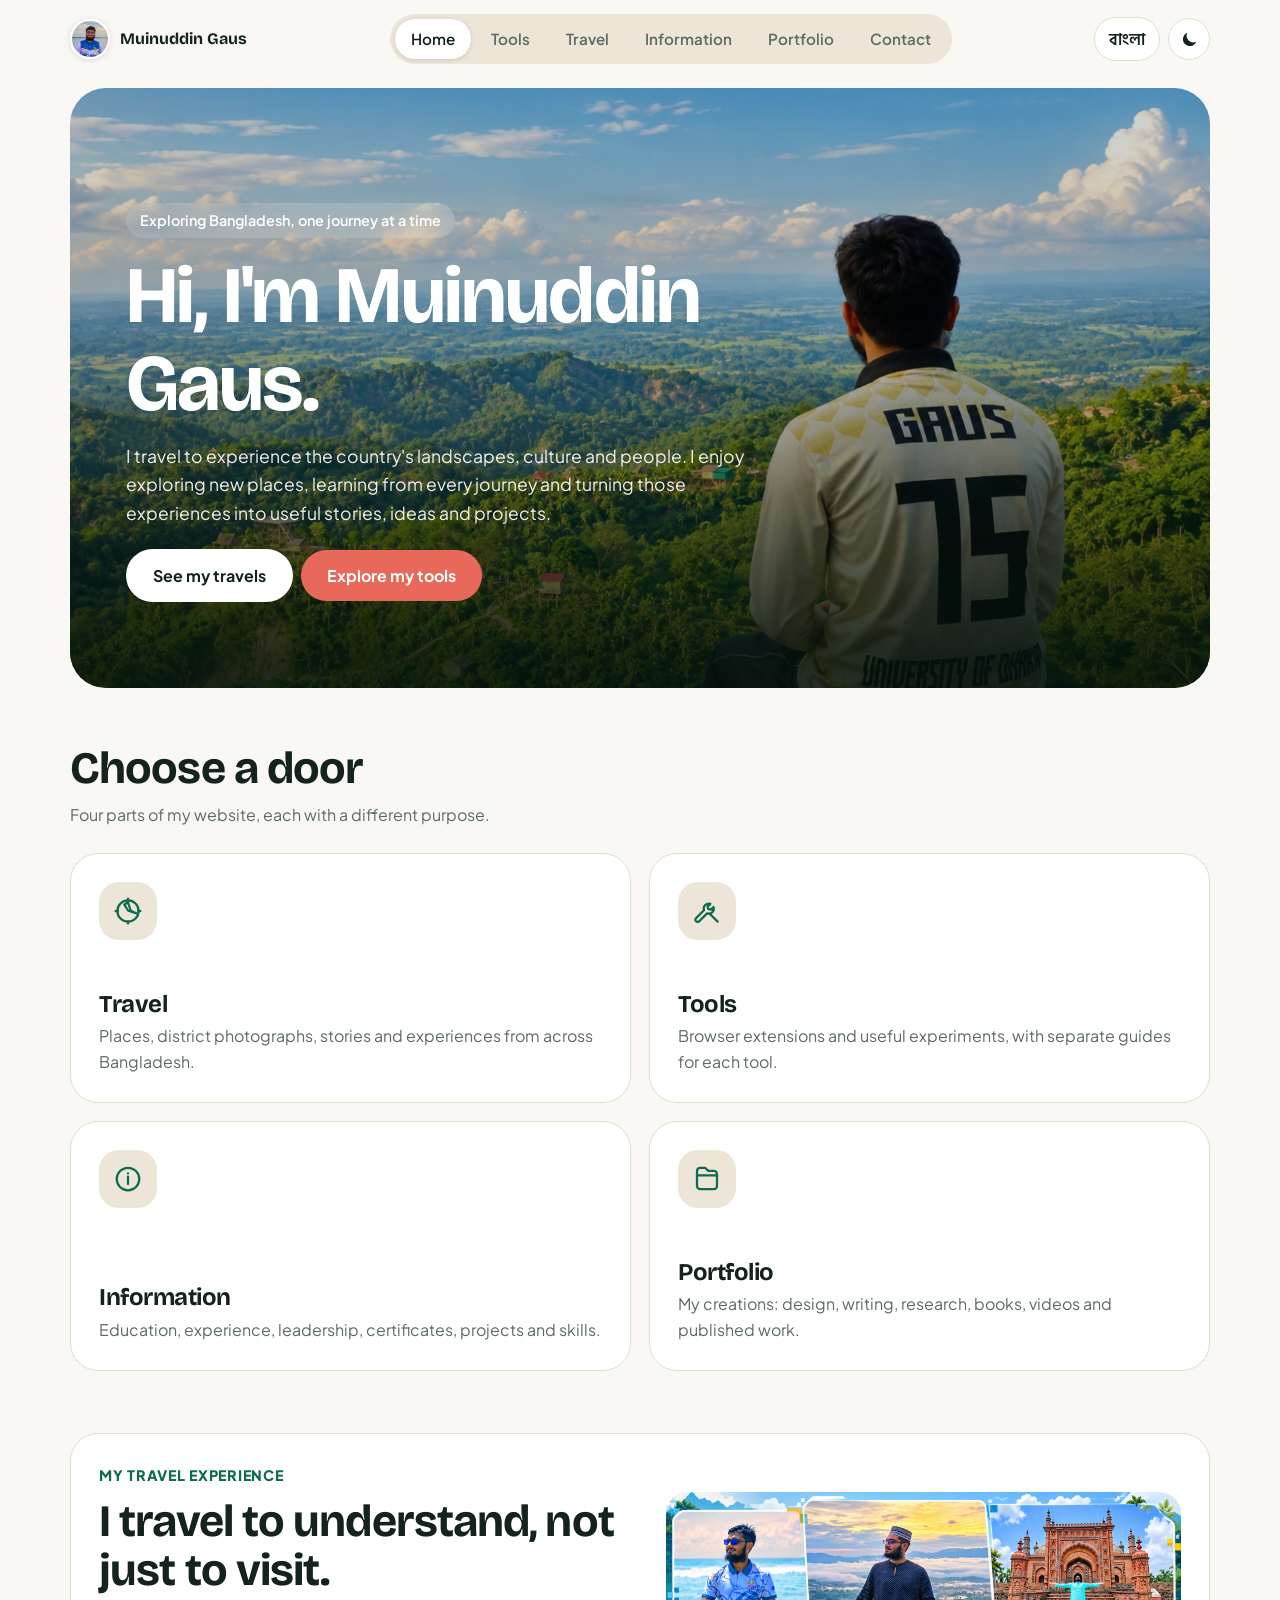
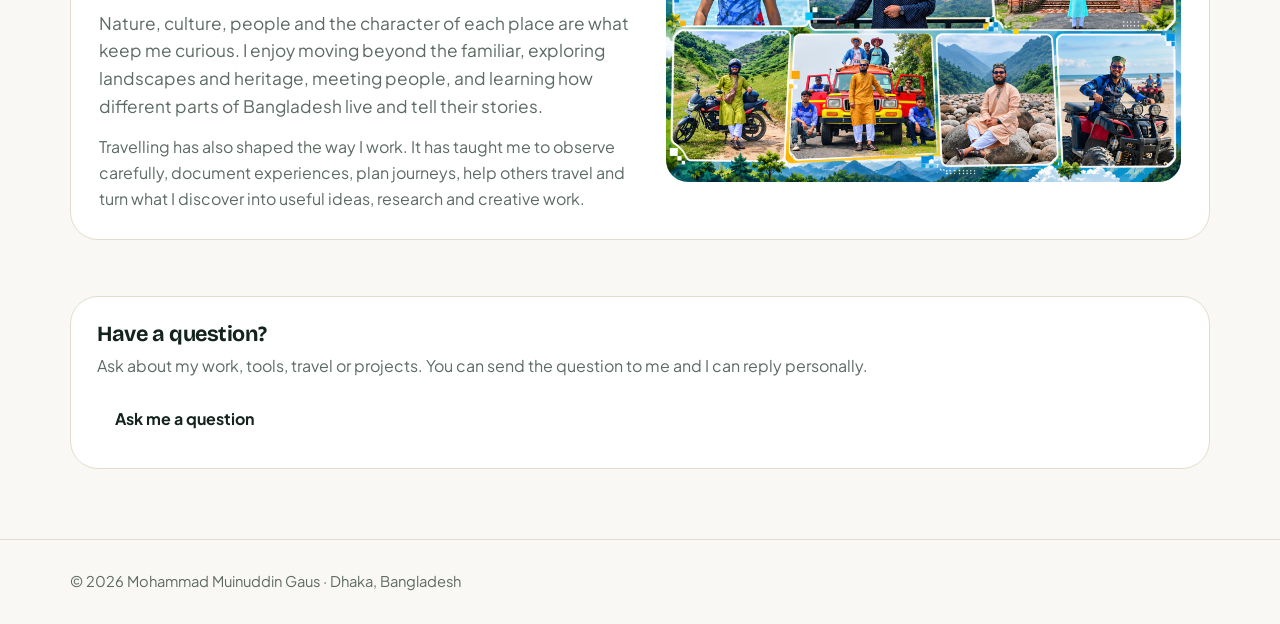
==== index.html @ cdb0c83a "Update index.html" ====
<!doctype html><html lang="en"><head><meta charset="utf-8"><meta name="viewport" content="width=device-width,initial-scale=1"><link rel="preconnect" href="https://fonts.googleapis.com"><link rel="preconnect" href="https://fonts.gstatic.com" crossorigin><link href="https://fonts.googleapis.com/css2?family=Bricolage+Grotesque:wght@600;800&family=Hind+Siliguri:wght@400;600&family=Plus+Jakarta+Sans:wght@400;600&display=swap" rel="stylesheet"><link rel="stylesheet" href="style.css"><title>Muinuddin Gaus | Travel, Tools & Creative Work</title><meta name="description" content="Travel, tools, information and portfolio of Muinuddin Gaus."></head><body><main class="wrap">
<div class="hero"><img src="images/home-hero.jpg" alt="Muinuddin Gaus enjoying the landscape of Bangladesh"><div class="in"><span class="chip" data-en="Exploring Bangladesh, one journey at a time" data-bn="একটি একটি যাত্রায় বাংলাদেশকে আবিষ্কার করছি">Exploring Bangladesh, one journey at a time</span><h1 data-en="Hi, I'm Muinuddin Gaus." data-bn="হাই, আমি মুহাম্মদ মুঈনুদ্দীন গাউছ।">Hi, I'm Muinuddin Gaus.</h1><p data-en="I travel to experience the country's landscapes, culture and people. I enjoy exploring new places, learning from every journey and turning those experiences into useful stories, ideas and projects." data-bn="আমি দেশের প্রকৃতি, সংস্কৃতি ও মানুষের জীবনকে কাছ থেকে অনুভব করতে ভ্রমণ করি। নতুন জায়গা আবিষ্কার করতে, প্রতিটি যাত্রা থেকে শিখতে এবং সেই অভিজ্ঞতাকে গল্প, ধারণা ও কাজে রূপ দিতে আমার ভালো লাগে।">I travel to experience the country's landscapes, culture and people. I enjoy exploring new places, learning from every journey and turning those experiences into useful stories, ideas and projects.</p><a class="btn" href="travel.html" data-en="See my travels" data-bn="আমার ভ্রমণ দেখুন">See my travels</a><a class="btn alt" href="tools.html" data-en="Explore my tools" data-bn="আমার টুলস দেখুন">Explore my tools</a></div></div>
<section><h2 data-en="Choose a door" data-bn="একটি দিক বেছে নিন">Choose a door</h2><p class="sub" data-en="Four parts of my website, each with a different purpose." data-bn="আমার ওয়েবসাইটের চারটি অংশ, প্রতিটির উদ্দেশ্য আলাদা।">Four parts of my website, each with a different purpose.</p><div class="grid doors-grid"><a class="icon-card" href="travel.html"><span class="context-icon"><svg viewBox="0 0 24 24"><circle cx="12" cy="12" r="8.5"></circle><path d="m12 5 2.2 6.8L19 14l-6.8-2.2L9 7z"></path><path d="M12 2v2M12 20v2M2 12h2M20 12h2"></path></svg></span><div><h3 data-en="Travel" data-bn="ভ্রমণ">Travel</h3><p data-en="Places, district photographs, stories and experiences from across Bangladesh." data-bn="বাংলাদেশের বিভিন্ন জেলার ছবি, স্থান, গল্প ও ভ্রমণ অভিজ্ঞতা।">Places, district photographs, stories and experiences from across Bangladesh.</p></div></a><a class="icon-card" href="tools.html"><span class="context-icon"><svg viewBox="0 0 24 24"><path d="M14.7 6.3a4 4 0 0 0-5.1 5.1L3.5 17.5a1.8 1.8 0 1 0 2.5 2.5l6.1-6.1a4 4 0 0 0 5.1-5.1l-2.1 2.1-2.1-.5-.5-2.1 2.2-2z"></path><path d="m14 14 6.5 6.5"></path></svg></span><div><h3 data-en="Tools" data-bn="টুলস">Tools</h3><p data-en="Browser extensions and useful experiments, with separate guides for each tool." data-bn="ব্রাউজার এক্সটেনশন ও দরকারি পরীক্ষামূলক টুল, প্রতিটির জন্য আলাদা গাইডসহ।">Browser extensions and useful experiments, with separate guides for each tool.</p></div></a><a class="icon-card" href="information.html"><span class="context-icon"><svg viewBox="0 0 24 24"><circle cx="12" cy="12" r="9"></circle><path d="M12 10v6M12 7.5h.01"></path></svg></span><div><h3 data-en="Information" data-bn="তথ্য">Information</h3><p data-en="Education, experience, leadership, certificates, projects and skills." data-bn="শিক্ষা, অভিজ্ঞতা, নেতৃত্ব, সার্টিফিকেট, প্রকল্প ও দক্ষতা।">Education, experience, leadership, certificates, projects and skills.</p></div></a><a class="icon-card" href="portfolio.html"><span class="context-icon"><svg viewBox="0 0 24 24"><path d="M4 5.5A2.5 2.5 0 0 1 6.5 3h4L13 5.5h4.5A2.5 2.5 0 0 1 20 8v9.5a2.5 2.5 0 0 1-2.5 2.5h-11A2.5 2.5 0 0 1 4 17.5z"></path><path d="M4 9h16"></path></svg></span><div><h3 data-en="Portfolio" data-bn="পোর্টফোলিও">Portfolio</h3><p data-en="My creations: design, writing, research, books, videos and published work." data-bn="আমার সৃষ্টি: ডিজাইন, লেখা, গবেষণা, বই, ভিডিও ও প্রকাশিত কাজ।">My creations: design, writing, research, books, videos and published work.</p></div></a></div></section>
<section class="travel-story"><div class="story-grid"><div><span class="eyebrow" data-en="My travel experience" data-bn="আমার ভ্রমণ অভিজ্ঞতা">My travel experience</span><h2 data-en="I travel to understand, not just to visit." data-bn="আমি শুধু ঘুরতে নয়, বুঝতে ভ্রমণ করি।">I travel to understand, not just to visit.</h2><p class="story-lead" data-en="Nature, culture, people and the character of each place are what keep me curious. I enjoy moving beyond the familiar, exploring landscapes and heritage, meeting people, and learning how different parts of Bangladesh live and tell their stories." data-bn="প্রকৃতি, সংস্কৃতি, মানুষ এবং প্রতিটি এলাকার নিজস্ব বৈশিষ্ট্যই আমাকে কৌতূহলী রাখে। পরিচিত গণ্ডির বাইরে যেতে, নতুন ভূদৃশ্য ও ঐতিহ্য আবিষ্কার করতে, মানুষের সঙ্গে কথা বলতে এবং বাংলাদেশের বিভিন্ন অঞ্চলের জীবন ও গল্প জানতে আমার ভালো লাগে।">Nature, culture, people and the character of each place are what keep me curious. I enjoy moving beyond the familiar, exploring landscapes and heritage, meeting people, and learning how different parts of Bangladesh live and tell their stories.</p><p data-en="Travelling has also shaped the way I work. It has taught me to observe carefully, document experiences, plan journeys, help others travel and turn what I discover into useful ideas, research and creative work." data-bn="ভ্রমণ আমার কাজের ধরনকেও গড়ে দিয়েছে। এটি আমাকে মনোযোগ দিয়ে পর্যবেক্ষণ করতে, অভিজ্ঞতা নথিবদ্ধ করতে, ভ্রমণ পরিকল্পনা করতে, অন্যদের ভ্রমণে সহায়তা করতে এবং নিজের আবিষ্কারকে গবেষণা, ধারণা ও সৃজনশীল কাজে রূপ দিতে শিখিয়েছে।">Travelling has also shaped the way I work. It has taught me to observe carefully, document experiences, plan journeys, help others travel and turn what I discover into useful ideas, research and creative work.</p></div><figure class="story-image"><img src="images/travel-collage.jpg" alt="Travel collage of Muinuddin Gaus across Bangladesh"></figure></div></section>
<section><div class="card"><h3 data-en="Have a question?" data-bn="কোনো প্রশ্ন আছে?">Have a question?</h3><p data-en="Ask about my work, tools, travel or projects. You can send the question to me and I can reply personally." data-bn="আমার কাজ, টুলস, ভ্রমণ বা প্রকল্প নিয়ে প্রশ্ন করতে পারেন। প্রশ্নটি আমাকে পাঠালে আমি ব্যক্তিগতভাবে উত্তর দিতে পারি।">Ask about my work, tools, travel or projects. You can send the question to me and I can reply personally.</p><div class="tool-actions"><a class="btn small" href="contact.html#ask" data-en="Ask me a question" data-bn="আমাকে প্রশ্ন করুন ">Ask me a question</a></div></div></section>
</main><script src="app.js"></script></body></html>
---- style.css ----
:root{--bg:#faf8f4;--card:#fff;--sand:#ece5d8;--ink:#14231d;--mute:#5d6b64;--g:#0f6b4f;--g2:#1f9d74;--c:#e8685a;--line:#e3dccd;--r:28px}
[data-theme=dark]{--bg:#0d1612;--card:#15231d;--sand:#1c2d26;--ink:#eef3ef;--mute:#9db0a6;--g:#2fc293;--g2:#5ddcb2;--c:#ff8b7c;--line:#243a31}
*{box-sizing:border-box;margin:0}html{scroll-behavior:smooth}
body{font-family:"Plus Jakarta Sans","Hind Siliguri",system-ui,sans-serif;background:var(--bg);color:var(--ink);line-height:1.6;transition:background .3s,color .3s}h1,h2,h3{font-family:"Bricolage Grotesque","Plus Jakarta Sans","Hind Siliguri",system-ui,sans-serif;line-height:1.1;letter-spacing:-.02em}a{color:inherit}img{display:block;max-width:100%}:focus-visible{outline:3px solid var(--c);outline-offset:3px}.wrap{max-width:1180px;margin:0 auto;padding:0 20px}
header{position:sticky;top:0;z-index:20;padding:14px 0;background:color-mix(in srgb,var(--bg) 85%,transparent);backdrop-filter:blur(12px)}.bar{display:flex;align-items:center;justify-content:space-between;gap:12px}.brand{display:flex;align-items:center;gap:10px;font-weight:700;text-decoration:none;font-family:"Bricolage Grotesque","Plus Jakarta Sans","Hind Siliguri",system-ui,sans-serif}.brand-photo{width:40px;height:40px;border-radius:50%;object-fit:cover;object-position:center 35%;border:2px solid var(--card);box-shadow:0 1px 6px #0002}.brand span{white-space:nowrap}
nav{display:flex;gap:4px;background:var(--sand);padding:5px;border-radius:99px}nav a{padding:8px 16px;border-radius:99px;text-decoration:none;font-weight:600;font-size:.95rem;color:var(--mute)}nav a.on{background:var(--card);color:var(--ink);box-shadow:0 1px 4px #0002}nav a:hover,nav a:focus-visible{color:var(--g);box-shadow:inset 0 0 0 1px var(--g)}nav a.on:hover,nav a.on:focus-visible{color:var(--ink);box-shadow:0 1px 4px #0002}.nav-more{display:none;position:relative}.nav-more-btn{border:0;background:transparent;color:var(--mute);font:inherit;font-weight:600;font-size:.95rem;padding:8px 14px;border-radius:99px;cursor:pointer}.nav-more-btn:hover,.nav-more-btn:focus-visible{background:var(--card);color:var(--ink)}.nav-more-menu{display:none;position:absolute;right:0;top:calc(100% + 8px);min-width:170px;padding:6px;background:var(--card);border:1px solid var(--line);border-radius:18px;box-shadow:0 12px 30px #0003;z-index:30}.nav-more-menu.open{display:grid;gap:2px}.nav-more-menu a{display:block;padding:10px 12px;border-radius:12px;color:var(--ink);white-space:nowrap}.nav-more-menu a:hover,.nav-more-menu a:focus-visible{background:var(--sand)}.nav-more-menu a.on{background:var(--sand);color:var(--ink)}.tools{display:flex;gap:8px;align-items:center}.pill{border:1px solid var(--line);background:var(--card);color:var(--ink);border-radius:99px;padding:8px 14px;font:inherit;font-weight:600;cursor:pointer}.pill.on{background:var(--g);color:#fff;border-color:var(--g)}.icon-btn{width:42px;height:42px;border:1px solid var(--line);background:var(--card);color:var(--ink);border-radius:50%;display:grid;place-items:center;cursor:pointer}.icon-btn svg{width:19px;height:19px;fill:none;stroke:currentColor;stroke-width:1.8;stroke-linecap:round;stroke-linejoin:round}.icon-btn svg path{fill:none;stroke:currentColor}.icon-btn svg circle{fill:currentColor;stroke:currentColor}
@media(max-width:820px){.bar{flex-wrap:wrap}nav{order:3;width:100%;overflow:visible;display:grid;grid-template-columns:repeat(4,minmax(0,1fr)) minmax(50px,auto);column-gap:3px;row-gap:2px;align-items:center;padding:4px}nav>a:nth-of-type(n+5){display:none}nav>a{min-width:0;padding:8px 2px;text-align:center;font-size:.78rem;white-space:nowrap}nav>a:hover,nav>a:focus-visible{box-shadow:none;background:var(--card);color:var(--g)}nav>a.on:hover,nav>a.on:focus-visible{background:var(--card);color:var(--ink)}.nav-more{display:block;min-width:50px;margin-left:0}.nav-more-btn{width:100%;padding:8px 4px;font-size:.78rem;white-space:nowrap}.nav-more-btn::before,.nav-more-btn::after{content:none!important;display:none!important}.brand span{font-size:.95rem}.nav-more-menu{right:0}.nav-more-menu .more-info{display:none}}
@media(max-width:360px){nav{grid-template-columns:repeat(4,minmax(0,1fr)) 48px;column-gap:1px}nav>a{font-size:.7rem;padding-left:1px;padding-right:1px}.nav-more{min-width:48px}.nav-more-btn{font-size:.7rem;padding-left:2px;padding-right:2px}}
.hero{position:relative;border-radius:36px;overflow:hidden;min-height:560px;color:#fff;display:flex;align-items:flex-end;margin-top:10px}.hero>img{position:absolute;inset:0;width:100%;height:100%;object-fit:cover;object-position:center 30%}.hero:after{content:"";position:absolute;inset:0;background:linear-gradient(to top,#04120cdd 5%,#04120c30 60%)}.hero .in{position:relative;z-index:1;padding:clamp(24px,5vw,56px);padding-bottom:clamp(58px,7vw,86px);max-width:760px}.hero h1{font-size:clamp(2.4rem,7vw,5rem)}.hero p{margin:14px 0 22px;font-size:1.1rem;opacity:.92}.chip{display:inline-block;background:#ffffff26;backdrop-filter:blur(8px);border-radius:99px;padding:6px 14px;font-size:.9rem;font-weight:600;margin-bottom:14px}.btn{display:inline-block;background:var(--card);color:var(--ink);border-radius:99px;padding:13px 26px;font-weight:700;text-decoration:none;margin-right:8px}.btn.alt{background:var(--c);color:#fff}
section{padding:56px 0 0}h2{font-size:clamp(1.8rem,4vw,2.8rem);margin-bottom:8px}.sub{color:var(--mute);max-width:680px;margin-bottom:26px}.grid{display:grid;gap:18px;grid-template-columns:repeat(auto-fill,minmax(250px,1fr))}.pcard{position:relative;border-radius:var(--r);overflow:hidden;aspect-ratio:4/5;color:#fff;text-decoration:none;display:flex;align-items:flex-end}.pcard img{position:absolute;inset:0;width:100%;height:100%;object-fit:cover;transition:transform .5s}.pcard:hover img{transform:scale(1.05)}.pcard:after{content:"";position:absolute;inset:0;background:linear-gradient(to top,#04120cd0,transparent 60%)}.pcard div{position:relative;z-index:1;padding:20px}.pcard h3{font-size:1.5rem}.pcard span{font-size:.92rem;opacity:.9}.icon-card{position:relative;border-radius:var(--r);overflow:hidden;min-height:300px;background:var(--card);border:1px solid var(--line);padding:28px;display:flex;flex-direction:column;justify-content:space-between;text-decoration:none;transition:transform .2s,border-color .2s}.icon-card:hover{transform:translateY(-4px);border-color:var(--g)}.context-icon{width:64px;height:64px;border-radius:20px;background:var(--sand);color:var(--g);display:grid;place-items:center}.context-icon svg{width:32px;height:32px;fill:none;stroke:currentColor;stroke-width:1.8;stroke-linecap:round;stroke-linejoin:round}.context-icon svg.fill{fill:currentColor;stroke:none}.icon-card h3{font-size:1.5rem;margin:28px 0 6px}.icon-card p{color:var(--mute)}
.card{background:var(--card);border:1px solid var(--line);border-radius:var(--r);padding:26px}.card h3{font-size:1.35rem;margin-bottom:6px}.card p{color:var(--mute)}.stats{display:flex;flex-wrap:wrap;gap:12px}.stat{background:var(--sand);border-radius:22px;padding:18px 22px;flex:1;min-width:150px}.stat b{font:800 2rem "Bricolage Grotesque",sans-serif;color:var(--g)}.stat small{display:block;color:var(--mute)}.mason{columns:3 260px;gap:16px}.mason figure{break-inside:avoid;margin-bottom:16px;border-radius:24px;overflow:hidden;background:var(--sand)}.mason figure img{width:100%;height:auto}.mason figcaption{padding:10px 16px;color:var(--mute);font-size:.9rem}.page-h{padding:44px 0 0}.page-h h1{font-size:clamp(2.2rem,6vw,4rem)}.tool{display:grid;gap:18px;grid-template-columns:1fr 1fr;scroll-margin-top:90px}@media(max-width:760px){.tool{grid-template-columns:1fr}}.tag{display:inline-block;border-radius:99px;background:var(--sand);padding:4px 12px;font-size:.82rem;font-weight:600;margin:0 6px 6px 0}ul.clean{padding-left:20px;color:var(--mute)}ul.clean li{margin:4px 0}.links{display:grid;gap:12px;grid-template-columns:repeat(auto-fill,minmax(250px,1fr))}.link{display:flex;align-items:center;gap:14px;background:var(--card);border:1px solid var(--line);border-radius:22px;padding:16px 20px;text-decoration:none;font-weight:600}.link i{width:42px;height:42px;border-radius:14px;background:var(--g);color:#fff;display:grid;place-items:center;font-style:normal;font-weight:800}.link small{display:block;color:var(--mute);font-weight:400}.faq{display:grid;gap:12px}.faq details{background:var(--card);border:1px solid var(--line);border-radius:18px;padding:16px 20px}.faq summary{cursor:pointer;font-weight:700}.faq p{margin-top:10px;color:var(--mute)}.question{display:grid;gap:12px;max-width:760px}.field{display:grid;gap:6px}.field label{font-weight:700}.field input,.field textarea{width:100%;border:1px solid var(--line);background:var(--card);color:var(--ink);border-radius:14px;padding:12px 14px;font:inherit}.field textarea{min-height:150px;resize:vertical}.note{font-size:.9rem;color:var(--mute)}.tool-hero{display:grid;grid-template-columns:1.3fr .7fr;gap:18px;align-items:stretch}.tool-actions{display:flex;flex-wrap:wrap;gap:10px;margin-top:18px}.btn.small{padding:10px 18px}.video-box{min-height:220px;border:1px dashed var(--line);border-radius:20px;display:grid;place-items:center;text-align:center;padding:24px;background:var(--sand);color:var(--mute)}
footer{margin-top:70px;padding:30px 0;border-top:1px solid var(--line);color:var(--mute);font-size:.92rem}.lang-en,.lang-bn{display:inline}@media(prefers-reduced-motion:reduce){*{transition:none!important;scroll-behavior:auto!important}}

.page-h h1{margin-bottom:18px}
.mason figure{min-height:120px}.mason figure img{min-height:120px;background:var(--sand)}
.question{max-width:640px;gap:10px 14px;grid-template-columns:1fr 1fr;padding:18px 20px;background:var(--card);border:1px solid var(--line);border-radius:22px}
.question .field{gap:4px}.question .field:nth-child(3),.question button,.question .note{grid-column:1/-1}
.question .field label{font-size:.88rem}.question .field input,.question .field textarea{padding:9px 12px;border-radius:12px;font-size:.95rem}
.question .field textarea{min-height:80px}.question .btn{justify-self:start;padding:10px 20px;border:0;cursor:pointer;font:inherit;font-weight:700;margin:0}
.question .note{font-size:.82rem;line-height:1.45}
@media(max-width:640px){.question{grid-template-columns:1fr}}

.icon-btn svg path{fill:none;stroke:currentColor}.icon-btn svg circle{fill:currentColor;stroke:currentColor}
.icon-btn svg.moon path{fill:currentColor;stroke:none}
[data-theme=dark] .icon-btn{color:#fff}

.doors-grid{grid-template-columns:repeat(2,minmax(0,1fr));gap:18px}.doors-grid .icon-card{min-height:250px}.doors-grid .context-icon{width:58px;height:58px}.doors-grid .context-icon svg{width:30px;height:30px}.hero{min-height:600px}.hero>img{object-position:center center}.travel-story{padding-top:62px}.story-grid{display:grid;grid-template-columns:1fr .95fr;gap:24px;align-items:center;background:var(--card);border:1px solid var(--line);border-radius:var(--r);padding:28px}.eyebrow{display:inline-block;color:var(--g);font-weight:800;font-size:.9rem;margin-bottom:10px;text-transform:uppercase;letter-spacing:.05em}.story-lead{font-size:1.08rem}.story-grid p{color:var(--mute);margin-top:14px}.story-image{border-radius:22px;overflow:hidden;background:var(--sand)}.story-image img{width:100%;height:auto}.district-grid{display:grid;grid-template-columns:repeat(4,minmax(0,1fr));gap:18px;align-items:stretch}.district-grid figure{margin:0;border-radius:20px;overflow:hidden;background:var(--sand);display:flex;flex-direction:column;height:100%}.district-grid figure img{display:block;width:100%;aspect-ratio:4/5;object-fit:cover;object-position:center}.district-grid figcaption{display:flex;justify-content:space-between;gap:10px;align-items:baseline;min-height:58px;padding:10px 16px}.district-grid figcaption strong{font-size:1rem;color:var(--ink)}.district-grid figcaption small{color:var(--mute);font-size:.78rem}@media(max-width:900px){.district-grid{grid-template-columns:repeat(3,minmax(0,1fr))}}@media(max-width:760px){.doors-grid{grid-template-columns:1fr}.story-grid{grid-template-columns:1fr;padding:20px}.hero{min-height:560px}}@media(max-width:520px){.district-grid{grid-template-columns:repeat(2,minmax(0,1fr))}.doors-grid .icon-card{min-height:220px}}

/* Shared visual consistency and explicit dark-mode hero button contrast */
.hero .btn:not(.alt){background:#fff;color:#14231d;border:1px solid rgba(255,255,255,.72)}
[data-theme=dark] .hero .btn:not(.alt){background:#fff;color:#14231d;border-color:#fff}
header .wrap.bar{min-height:42px}
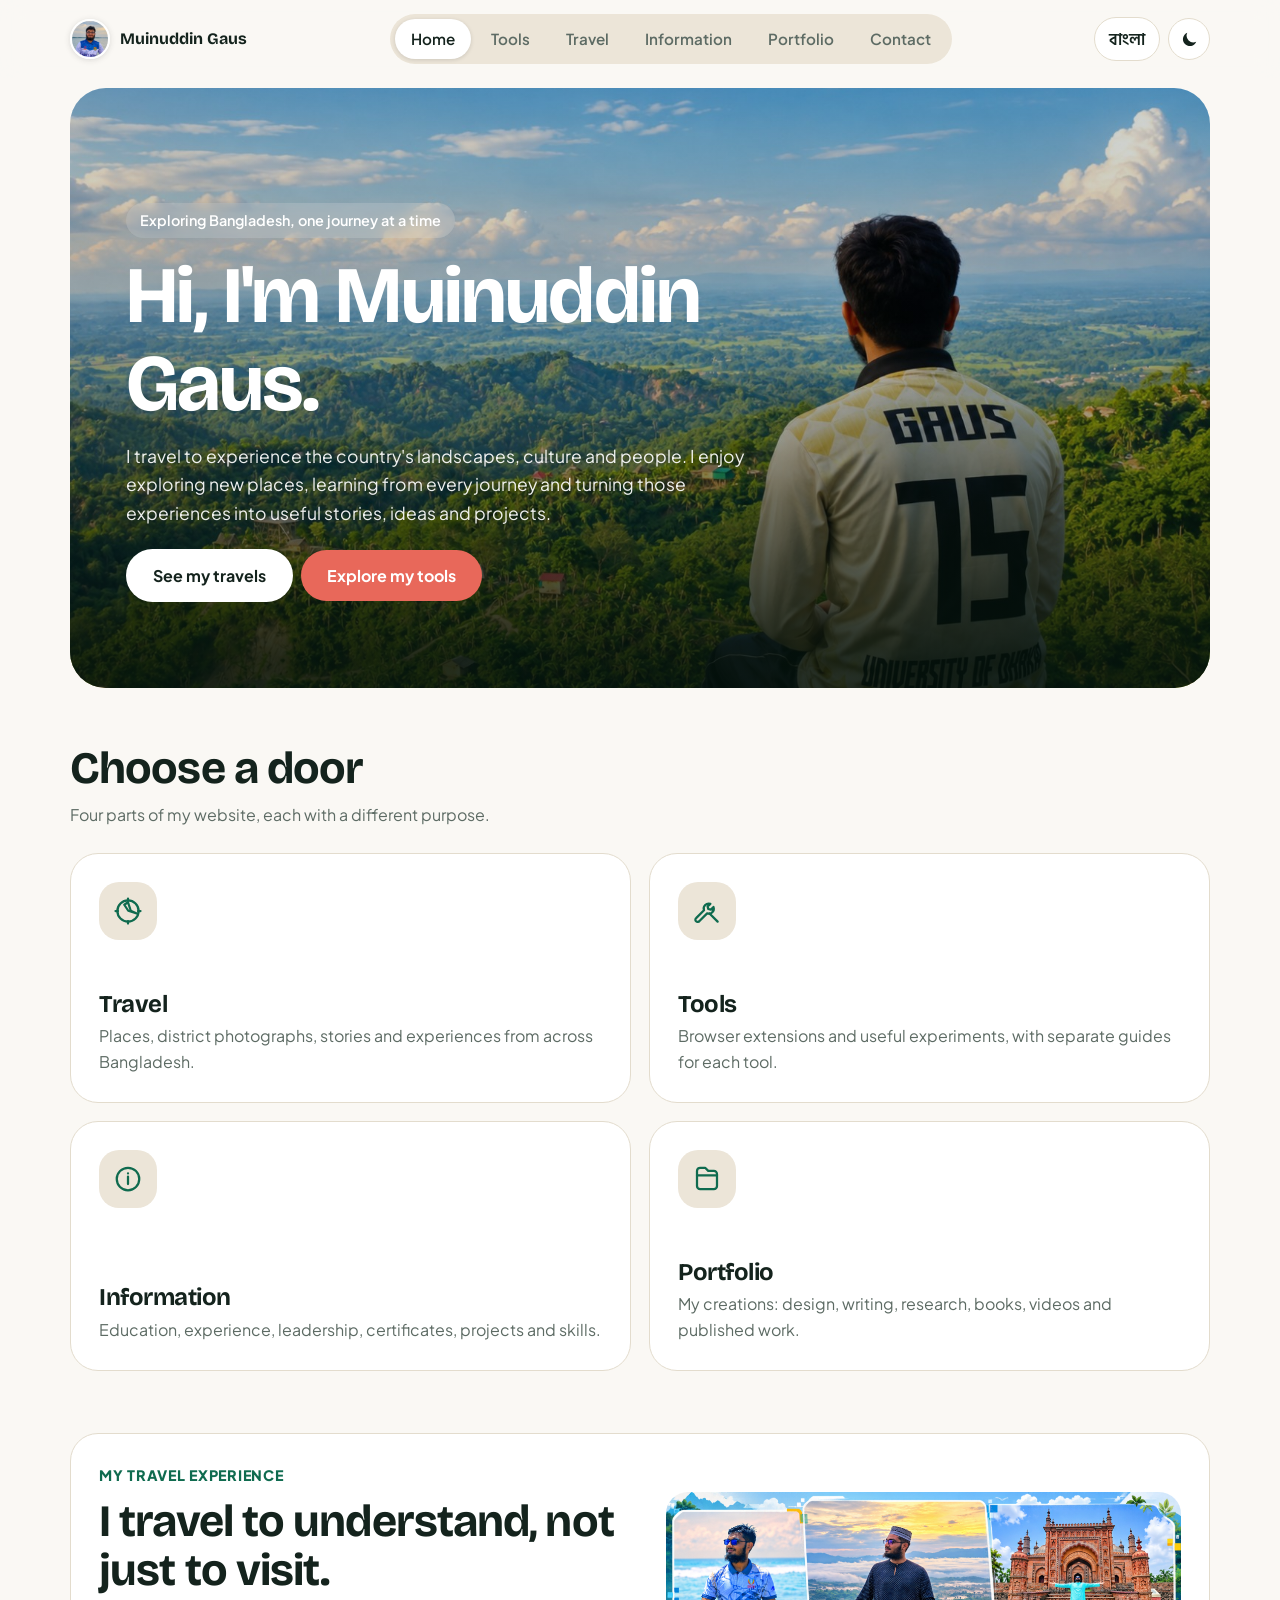
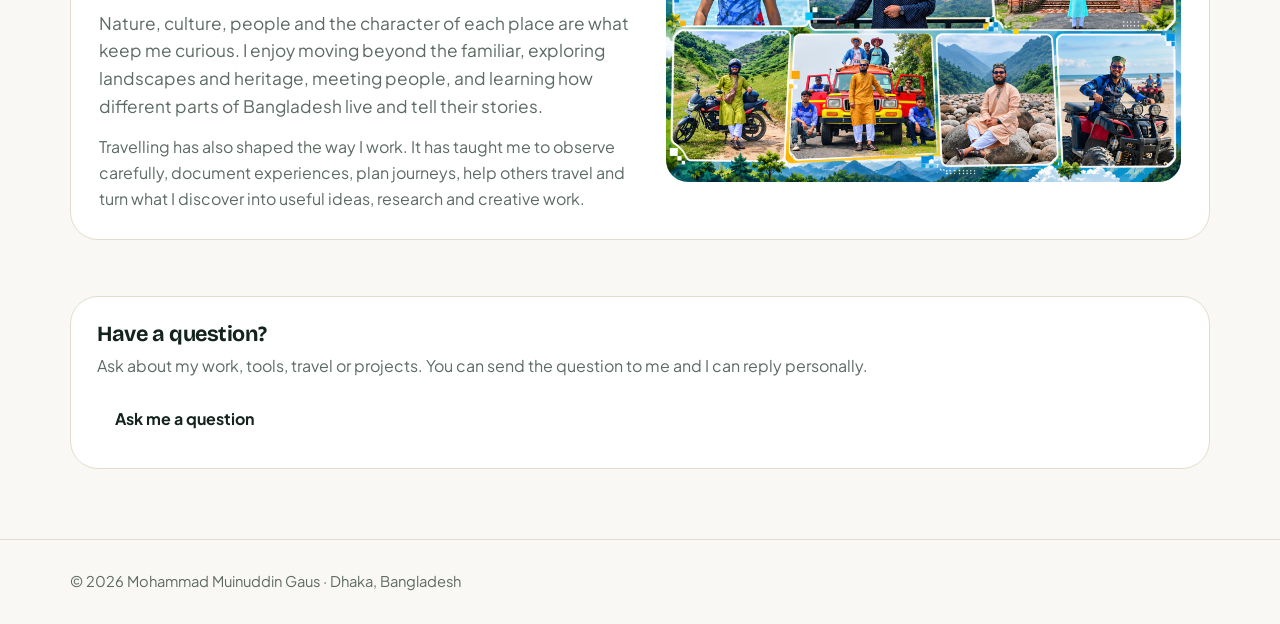
==== commit f736b7ea: "Update index.html" ====
--- a/index.html
+++ b/index.html
@@ -1,5 +1,5 @@
 <!doctype html><html lang="en"><head><meta charset="utf-8"><meta name="viewport" content="width=device-width,initial-scale=1"><link rel="preconnect" href="https://fonts.googleapis.com"><link rel="preconnect" href="https://fonts.gstatic.com" crossorigin><link href="https://fonts.googleapis.com/css2?family=Bricolage+Grotesque:wght@600;800&family=Hind+Siliguri:wght@400;600&family=Plus+Jakarta+Sans:wght@400;600&display=swap" rel="stylesheet"><link rel="stylesheet" href="style.css"><title>Muinuddin Gaus | Travel, Tools & Creative Work</title><meta name="description" content="Travel, tools, information and portfolio of Muinuddin Gaus."></head><body><main class="wrap">
-<div class="hero"><img src="images/home-hero.jpg" alt="Muinuddin Gaus enjoying the landscape of Bangladesh"><div class="in"><span class="chip" data-en="Exploring Bangladesh, one journey at a time" data-bn="একটি একটি যাত্রায় বাংলাদেশকে আবিষ্কার করছি">Exploring Bangladesh, one journey at a time</span><h1 data-en="Hi, I'm Muinuddin Gaus." data-bn="হাই, আমি মুহাম্মদ মুঈনুদ্দীন গাউছ।">Hi, I'm Muinuddin Gaus.</h1><p data-en="I travel to experience the country's landscapes, culture and people. I enjoy exploring new places, learning from every journey and turning those experiences into useful stories, ideas and projects." data-bn="আমি দেশের প্রকৃতি, সংস্কৃতি ও মানুষের জীবনকে কাছ থেকে অনুভব করতে ভ্রমণ করি। নতুন জায়গা আবিষ্কার করতে, প্রতিটি যাত্রা থেকে শিখতে এবং সেই অভিজ্ঞতাকে গল্প, ধারণা ও কাজে রূপ দিতে আমার ভালো লাগে।">I travel to experience the country's landscapes, culture and people. I enjoy exploring new places, learning from every journey and turning those experiences into useful stories, ideas and projects.</p><a class="btn" href="travel.html" data-en="See my travels" data-bn="আমার ভ্রমণ দেখুন">See my travels</a><a class="btn alt" href="tools.html" data-en="Explore my tools" data-bn="আমার টুলস দেখুন">Explore my tools</a></div></div>
+<div class="hero"><img src="images/home-hero.jpg" alt="MM Gaus enjoying the landscape of Bangladesh"><div class="in"><span class="chip" data-en="Exploring Bangladesh, one journey at a time" data-bn="একটি একটি যাত্রায় বাংলাদেশকে আবিষ্কার করছি">Exploring Bangladesh, one journey at a time</span><h1 data-en="Hi, I'm Muinuddin Gaus." data-bn="হাই, আমি মুহাম্মদ মুঈনুদ্দীন গাউছ।">Hi, I'm Muinuddin Gaus.</h1><p data-en="I travel to experience the country's landscapes, culture and people. I enjoy exploring new places, learning from every journey and turning those experiences into useful stories, ideas and projects." data-bn="আমি দেশের প্রকৃতি, সংস্কৃতি ও মানুষের জীবনকে কাছ থেকে অনুভব করতে ভ্রমণ করি। নতুন জায়গা আবিষ্কার করতে, প্রতিটি যাত্রা থেকে শিখতে এবং সেই অভিজ্ঞতাকে গল্প, ধারণা ও কাজে রূপ দিতে আমার ভালো লাগে।">I travel to experience the country's landscapes, culture and people. I enjoy exploring new places, learning from every journey and turning those experiences into useful stories, ideas and projects.</p><a class="btn" href="travel.html" data-en="See my travels" data-bn="আমার ভ্রমণ দেখুন">See my travels</a><a class="btn alt" href="tools.html" data-en="Explore my tools" data-bn="আমার টুলস দেখুন">Explore my tools</a></div></div>
 <section><h2 data-en="Choose a door" data-bn="একটি দিক বেছে নিন">Choose a door</h2><p class="sub" data-en="Four parts of my website, each with a different purpose." data-bn="আমার ওয়েবসাইটের চারটি অংশ, প্রতিটির উদ্দেশ্য আলাদা।">Four parts of my website, each with a different purpose.</p><div class="grid doors-grid"><a class="icon-card" href="travel.html"><span class="context-icon"><svg viewBox="0 0 24 24"><circle cx="12" cy="12" r="8.5"></circle><path d="m12 5 2.2 6.8L19 14l-6.8-2.2L9 7z"></path><path d="M12 2v2M12 20v2M2 12h2M20 12h2"></path></svg></span><div><h3 data-en="Travel" data-bn="ভ্রমণ">Travel</h3><p data-en="Places, district photographs, stories and experiences from across Bangladesh." data-bn="বাংলাদেশের বিভিন্ন জেলার ছবি, স্থান, গল্প ও ভ্রমণ অভিজ্ঞতা।">Places, district photographs, stories and experiences from across Bangladesh.</p></div></a><a class="icon-card" href="tools.html"><span class="context-icon"><svg viewBox="0 0 24 24"><path d="M14.7 6.3a4 4 0 0 0-5.1 5.1L3.5 17.5a1.8 1.8 0 1 0 2.5 2.5l6.1-6.1a4 4 0 0 0 5.1-5.1l-2.1 2.1-2.1-.5-.5-2.1 2.2-2z"></path><path d="m14 14 6.5 6.5"></path></svg></span><div><h3 data-en="Tools" data-bn="টুলস">Tools</h3><p data-en="Browser extensions and useful experiments, with separate guides for each tool." data-bn="ব্রাউজার এক্সটেনশন ও দরকারি পরীক্ষামূলক টুল, প্রতিটির জন্য আলাদা গাইডসহ।">Browser extensions and useful experiments, with separate guides for each tool.</p></div></a><a class="icon-card" href="information.html"><span class="context-icon"><svg viewBox="0 0 24 24"><circle cx="12" cy="12" r="9"></circle><path d="M12 10v6M12 7.5h.01"></path></svg></span><div><h3 data-en="Information" data-bn="তথ্য">Information</h3><p data-en="Education, experience, leadership, certificates, projects and skills." data-bn="শিক্ষা, অভিজ্ঞতা, নেতৃত্ব, সার্টিফিকেট, প্রকল্প ও দক্ষতা।">Education, experience, leadership, certificates, projects and skills.</p></div></a><a class="icon-card" href="portfolio.html"><span class="context-icon"><svg viewBox="0 0 24 24"><path d="M4 5.5A2.5 2.5 0 0 1 6.5 3h4L13 5.5h4.5A2.5 2.5 0 0 1 20 8v9.5a2.5 2.5 0 0 1-2.5 2.5h-11A2.5 2.5 0 0 1 4 17.5z"></path><path d="M4 9h16"></path></svg></span><div><h3 data-en="Portfolio" data-bn="পোর্টফোলিও">Portfolio</h3><p data-en="My creations: design, writing, research, books, videos and published work." data-bn="আমার সৃষ্টি: ডিজাইন, লেখা, গবেষণা, বই, ভিডিও ও প্রকাশিত কাজ।">My creations: design, writing, research, books, videos and published work.</p></div></a></div></section>
 <section class="travel-story"><div class="story-grid"><div><span class="eyebrow" data-en="My travel experience" data-bn="আমার ভ্রমণ অভিজ্ঞতা">My travel experience</span><h2 data-en="I travel to understand, not just to visit." data-bn="আমি শুধু ঘুরতে নয়, বুঝতে ভ্রমণ করি।">I travel to understand, not just to visit.</h2><p class="story-lead" data-en="Nature, culture, people and the character of each place are what keep me curious. I enjoy moving beyond the familiar, exploring landscapes and heritage, meeting people, and learning how different parts of Bangladesh live and tell their stories." data-bn="প্রকৃতি, সংস্কৃতি, মানুষ এবং প্রতিটি এলাকার নিজস্ব বৈশিষ্ট্যই আমাকে কৌতূহলী রাখে। পরিচিত গণ্ডির বাইরে যেতে, নতুন ভূদৃশ্য ও ঐতিহ্য আবিষ্কার করতে, মানুষের সঙ্গে কথা বলতে এবং বাংলাদেশের বিভিন্ন অঞ্চলের জীবন ও গল্প জানতে আমার ভালো লাগে।">Nature, culture, people and the character of each place are what keep me curious. I enjoy moving beyond the familiar, exploring landscapes and heritage, meeting people, and learning how different parts of Bangladesh live and tell their stories.</p><p data-en="Travelling has also shaped the way I work. It has taught me to observe carefully, document experiences, plan journeys, help others travel and turn what I discover into useful ideas, research and creative work." data-bn="ভ্রমণ আমার কাজের ধরনকেও গড়ে দিয়েছে। এটি আমাকে মনোযোগ দিয়ে পর্যবেক্ষণ করতে, অভিজ্ঞতা নথিবদ্ধ করতে, ভ্রমণ পরিকল্পনা করতে, অন্যদের ভ্রমণে সহায়তা করতে এবং নিজের আবিষ্কারকে গবেষণা, ধারণা ও সৃজনশীল কাজে রূপ দিতে শিখিয়েছে।">Travelling has also shaped the way I work. It has taught me to observe carefully, document experiences, plan journeys, help others travel and turn what I discover into useful ideas, research and creative work.</p></div><figure class="story-image"><img src="images/travel-collage.jpg" alt="Travel collage of Muinuddin Gaus across Bangladesh"></figure></div></section>
 <section><div class="card"><h3 data-en="Have a question?" data-bn="কোনো প্রশ্ন আছে?">Have a question?</h3><p data-en="Ask about my work, tools, travel or projects. You can send the question to me and I can reply personally." data-bn="আমার কাজ, টুলস, ভ্রমণ বা প্রকল্প নিয়ে প্রশ্ন করতে পারেন। প্রশ্নটি আমাকে পাঠালে আমি ব্যক্তিগতভাবে উত্তর দিতে পারি।">Ask about my work, tools, travel or projects. You can send the question to me and I can reply personally.</p><div class="tool-actions"><a class="btn small" href="contact.html#ask" data-en="Ask me a question" data-bn="আমাকে প্রশ্ন করুন ">Ask me a question</a></div></div></section>
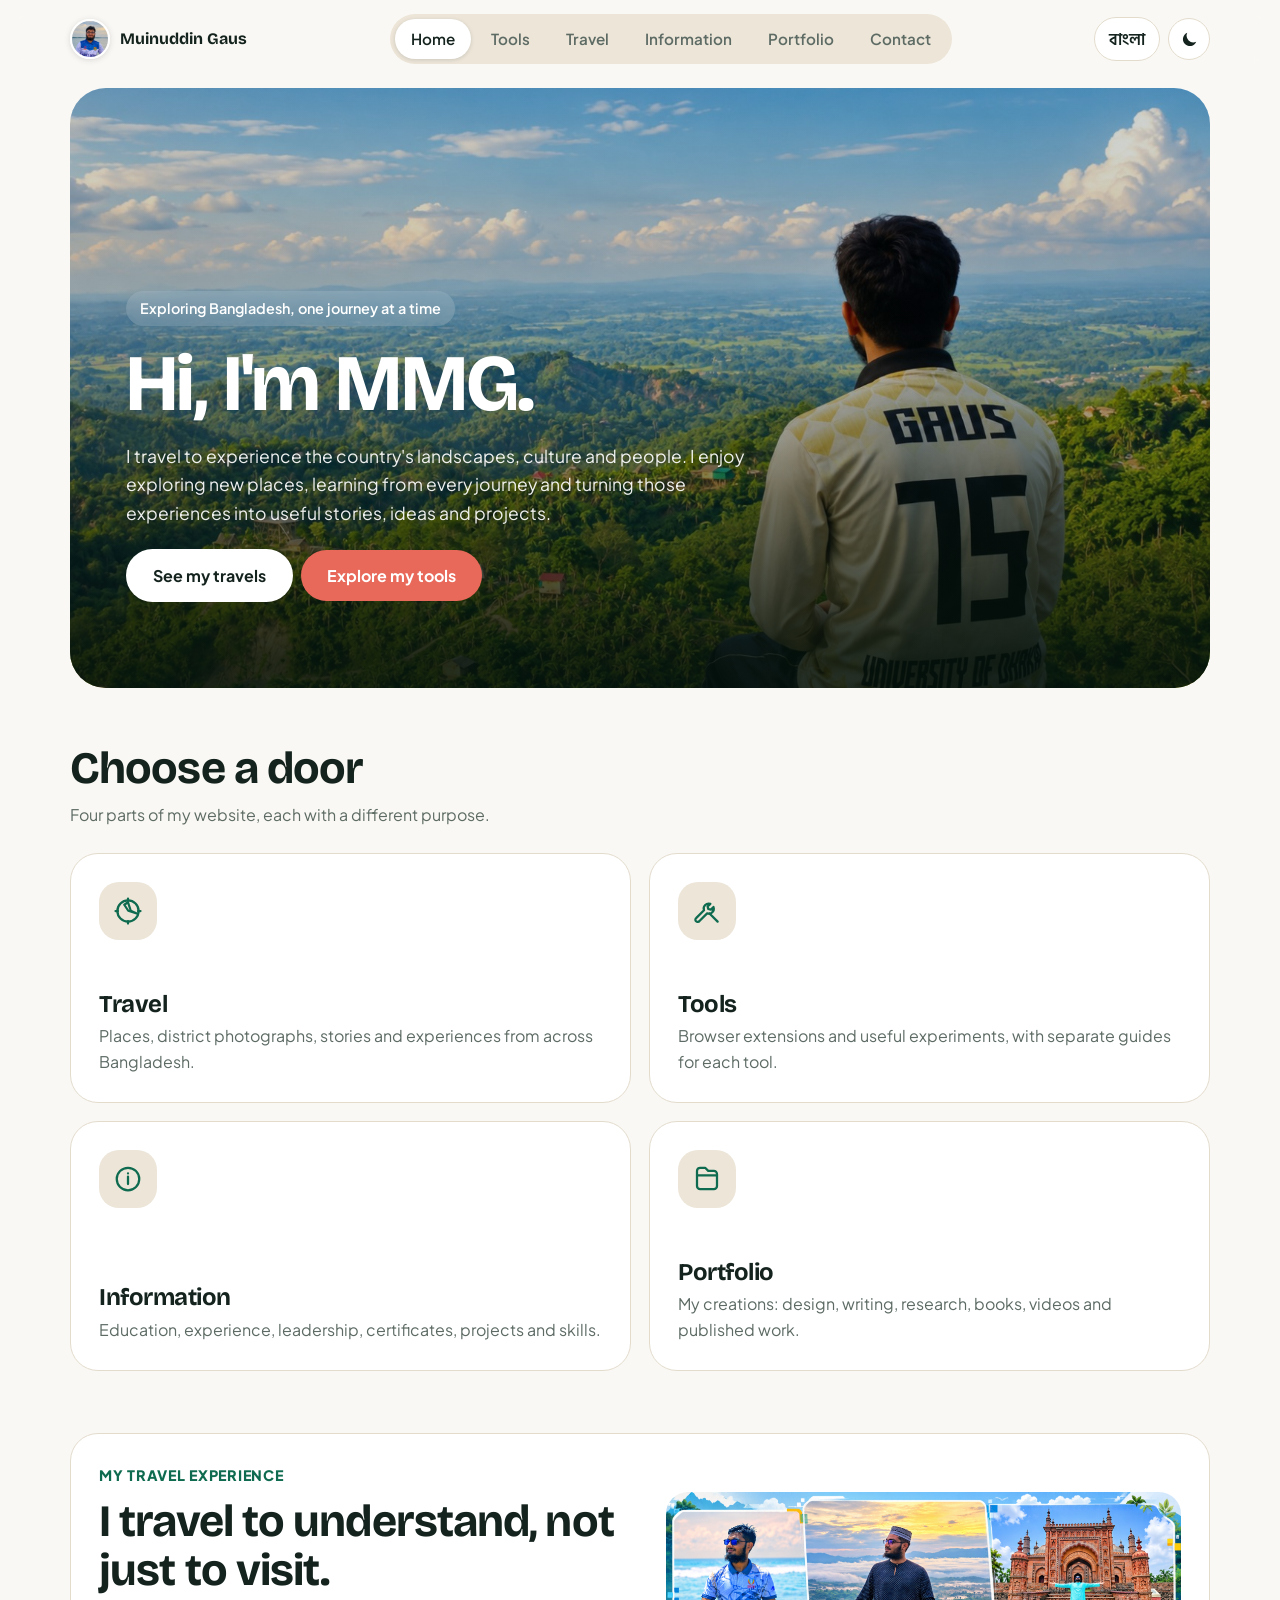
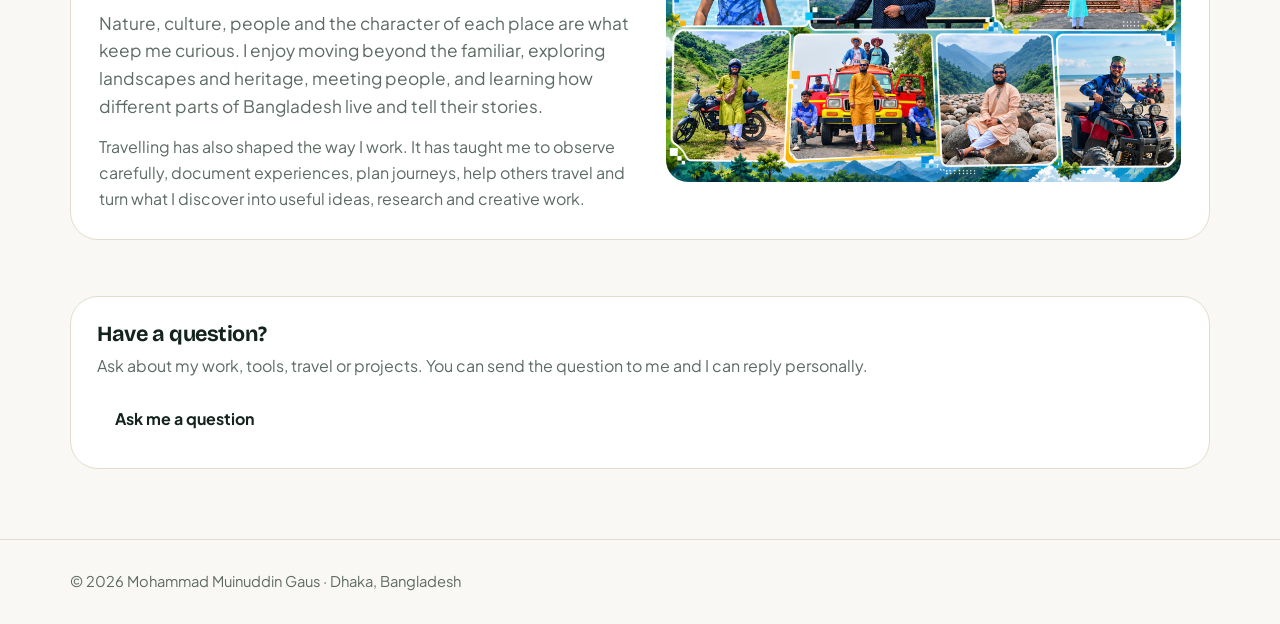
==== commit 9317234f: "Update index.html" ====
--- a/index.html
+++ b/index.html
@@ -1,5 +1,5 @@
 <!doctype html><html lang="en"><head><meta charset="utf-8"><meta name="viewport" content="width=device-width,initial-scale=1"><link rel="preconnect" href="https://fonts.googleapis.com"><link rel="preconnect" href="https://fonts.gstatic.com" crossorigin><link href="https://fonts.googleapis.com/css2?family=Bricolage+Grotesque:wght@600;800&family=Hind+Siliguri:wght@400;600&family=Plus+Jakarta+Sans:wght@400;600&display=swap" rel="stylesheet"><link rel="stylesheet" href="style.css"><title>Muinuddin Gaus | Travel, Tools & Creative Work</title><meta name="description" content="Travel, tools, information and portfolio of Muinuddin Gaus."></head><body><main class="wrap">
-<div class="hero"><img src="images/home-hero.jpg" alt="MM Gaus enjoying the landscape of Bangladesh"><div class="in"><span class="chip" data-en="Exploring Bangladesh, one journey at a time" data-bn="একটি একটি যাত্রায় বাংলাদেশকে আবিষ্কার করছি">Exploring Bangladesh, one journey at a time</span><h1 data-en="Hi, I'm Muinuddin Gaus." data-bn="হাই, আমি মুহাম্মদ মুঈনুদ্দীন গাউছ।">Hi, I'm Muinuddin Gaus.</h1><p data-en="I travel to experience the country's landscapes, culture and people. I enjoy exploring new places, learning from every journey and turning those experiences into useful stories, ideas and projects." data-bn="আমি দেশের প্রকৃতি, সংস্কৃতি ও মানুষের জীবনকে কাছ থেকে অনুভব করতে ভ্রমণ করি। নতুন জায়গা আবিষ্কার করতে, প্রতিটি যাত্রা থেকে শিখতে এবং সেই অভিজ্ঞতাকে গল্প, ধারণা ও কাজে রূপ দিতে আমার ভালো লাগে।">I travel to experience the country's landscapes, culture and people. I enjoy exploring new places, learning from every journey and turning those experiences into useful stories, ideas and projects.</p><a class="btn" href="travel.html" data-en="See my travels" data-bn="আমার ভ্রমণ দেখুন">See my travels</a><a class="btn alt" href="tools.html" data-en="Explore my tools" data-bn="আমার টুলস দেখুন">Explore my tools</a></div></div>
+<div class="hero"><img src="images/home-hero.jpg" alt="Muinuddin Gaus enjoying the landscape of Bangladesh"><div class="in"><span class="chip" data-en="Exploring Bangladesh, one journey at a time" data-bn="একটি একটি যাত্রায় বাংলাদেশকে আবিষ্কার করছি">Exploring Bangladesh, one journey at a time</span><h1 data-en="Hi, I'm MMG." data-bn="হাই, আমি মুহাম্মদ মুঈনুদ্দীন গাউছ।">Hi, I'm Muinuddin Gaus.</h1><p data-en="I travel to experience the country's landscapes, culture and people. I enjoy exploring new places, learning from every journey and turning those experiences into useful stories, ideas and projects." data-bn="আমি দেশের প্রকৃতি, সংস্কৃতি ও মানুষের জীবনকে কাছ থেকে অনুভব করতে ভ্রমণ করি। নতুন জায়গা আবিষ্কার করতে, প্রতিটি যাত্রা থেকে শিখতে এবং সেই অভিজ্ঞতাকে গল্প, ধারণা ও কাজে রূপ দিতে আমার ভালো লাগে।">I travel to experience the country's landscapes, culture and people. I enjoy exploring new places, learning from every journey and turning those experiences into useful stories, ideas and projects.</p><a class="btn" href="travel.html" data-en="See my travels" data-bn="আমার ভ্রমণ দেখুন">See my travels</a><a class="btn alt" href="tools.html" data-en="Explore my tools" data-bn="আমার টুলস দেখুন">Explore my tools</a></div></div>
 <section><h2 data-en="Choose a door" data-bn="একটি দিক বেছে নিন">Choose a door</h2><p class="sub" data-en="Four parts of my website, each with a different purpose." data-bn="আমার ওয়েবসাইটের চারটি অংশ, প্রতিটির উদ্দেশ্য আলাদা।">Four parts of my website, each with a different purpose.</p><div class="grid doors-grid"><a class="icon-card" href="travel.html"><span class="context-icon"><svg viewBox="0 0 24 24"><circle cx="12" cy="12" r="8.5"></circle><path d="m12 5 2.2 6.8L19 14l-6.8-2.2L9 7z"></path><path d="M12 2v2M12 20v2M2 12h2M20 12h2"></path></svg></span><div><h3 data-en="Travel" data-bn="ভ্রমণ">Travel</h3><p data-en="Places, district photographs, stories and experiences from across Bangladesh." data-bn="বাংলাদেশের বিভিন্ন জেলার ছবি, স্থান, গল্প ও ভ্রমণ অভিজ্ঞতা।">Places, district photographs, stories and experiences from across Bangladesh.</p></div></a><a class="icon-card" href="tools.html"><span class="context-icon"><svg viewBox="0 0 24 24"><path d="M14.7 6.3a4 4 0 0 0-5.1 5.1L3.5 17.5a1.8 1.8 0 1 0 2.5 2.5l6.1-6.1a4 4 0 0 0 5.1-5.1l-2.1 2.1-2.1-.5-.5-2.1 2.2-2z"></path><path d="m14 14 6.5 6.5"></path></svg></span><div><h3 data-en="Tools" data-bn="টুলস">Tools</h3><p data-en="Browser extensions and useful experiments, with separate guides for each tool." data-bn="ব্রাউজার এক্সটেনশন ও দরকারি পরীক্ষামূলক টুল, প্রতিটির জন্য আলাদা গাইডসহ।">Browser extensions and useful experiments, with separate guides for each tool.</p></div></a><a class="icon-card" href="information.html"><span class="context-icon"><svg viewBox="0 0 24 24"><circle cx="12" cy="12" r="9"></circle><path d="M12 10v6M12 7.5h.01"></path></svg></span><div><h3 data-en="Information" data-bn="তথ্য">Information</h3><p data-en="Education, experience, leadership, certificates, projects and skills." data-bn="শিক্ষা, অভিজ্ঞতা, নেতৃত্ব, সার্টিফিকেট, প্রকল্প ও দক্ষতা।">Education, experience, leadership, certificates, projects and skills.</p></div></a><a class="icon-card" href="portfolio.html"><span class="context-icon"><svg viewBox="0 0 24 24"><path d="M4 5.5A2.5 2.5 0 0 1 6.5 3h4L13 5.5h4.5A2.5 2.5 0 0 1 20 8v9.5a2.5 2.5 0 0 1-2.5 2.5h-11A2.5 2.5 0 0 1 4 17.5z"></path><path d="M4 9h16"></path></svg></span><div><h3 data-en="Portfolio" data-bn="পোর্টফোলিও">Portfolio</h3><p data-en="My creations: design, writing, research, books, videos and published work." data-bn="আমার সৃষ্টি: ডিজাইন, লেখা, গবেষণা, বই, ভিডিও ও প্রকাশিত কাজ।">My creations: design, writing, research, books, videos and published work.</p></div></a></div></section>
 <section class="travel-story"><div class="story-grid"><div><span class="eyebrow" data-en="My travel experience" data-bn="আমার ভ্রমণ অভিজ্ঞতা">My travel experience</span><h2 data-en="I travel to understand, not just to visit." data-bn="আমি শুধু ঘুরতে নয়, বুঝতে ভ্রমণ করি।">I travel to understand, not just to visit.</h2><p class="story-lead" data-en="Nature, culture, people and the character of each place are what keep me curious. I enjoy moving beyond the familiar, exploring landscapes and heritage, meeting people, and learning how different parts of Bangladesh live and tell their stories." data-bn="প্রকৃতি, সংস্কৃতি, মানুষ এবং প্রতিটি এলাকার নিজস্ব বৈশিষ্ট্যই আমাকে কৌতূহলী রাখে। পরিচিত গণ্ডির বাইরে যেতে, নতুন ভূদৃশ্য ও ঐতিহ্য আবিষ্কার করতে, মানুষের সঙ্গে কথা বলতে এবং বাংলাদেশের বিভিন্ন অঞ্চলের জীবন ও গল্প জানতে আমার ভালো লাগে।">Nature, culture, people and the character of each place are what keep me curious. I enjoy moving beyond the familiar, exploring landscapes and heritage, meeting people, and learning how different parts of Bangladesh live and tell their stories.</p><p data-en="Travelling has also shaped the way I work. It has taught me to observe carefully, document experiences, plan journeys, help others travel and turn what I discover into useful ideas, research and creative work." data-bn="ভ্রমণ আমার কাজের ধরনকেও গড়ে দিয়েছে। এটি আমাকে মনোযোগ দিয়ে পর্যবেক্ষণ করতে, অভিজ্ঞতা নথিবদ্ধ করতে, ভ্রমণ পরিকল্পনা করতে, অন্যদের ভ্রমণে সহায়তা করতে এবং নিজের আবিষ্কারকে গবেষণা, ধারণা ও সৃজনশীল কাজে রূপ দিতে শিখিয়েছে।">Travelling has also shaped the way I work. It has taught me to observe carefully, document experiences, plan journeys, help others travel and turn what I discover into useful ideas, research and creative work.</p></div><figure class="story-image"><img src="images/travel-collage.jpg" alt="Travel collage of Muinuddin Gaus across Bangladesh"></figure></div></section>
 <section><div class="card"><h3 data-en="Have a question?" data-bn="কোনো প্রশ্ন আছে?">Have a question?</h3><p data-en="Ask about my work, tools, travel or projects. You can send the question to me and I can reply personally." data-bn="আমার কাজ, টুলস, ভ্রমণ বা প্রকল্প নিয়ে প্রশ্ন করতে পারেন। প্রশ্নটি আমাকে পাঠালে আমি ব্যক্তিগতভাবে উত্তর দিতে পারি।">Ask about my work, tools, travel or projects. You can send the question to me and I can reply personally.</p><div class="tool-actions"><a class="btn small" href="contact.html#ask" data-en="Ask me a question" data-bn="আমাকে প্রশ্ন করুন ">Ask me a question</a></div></div></section>
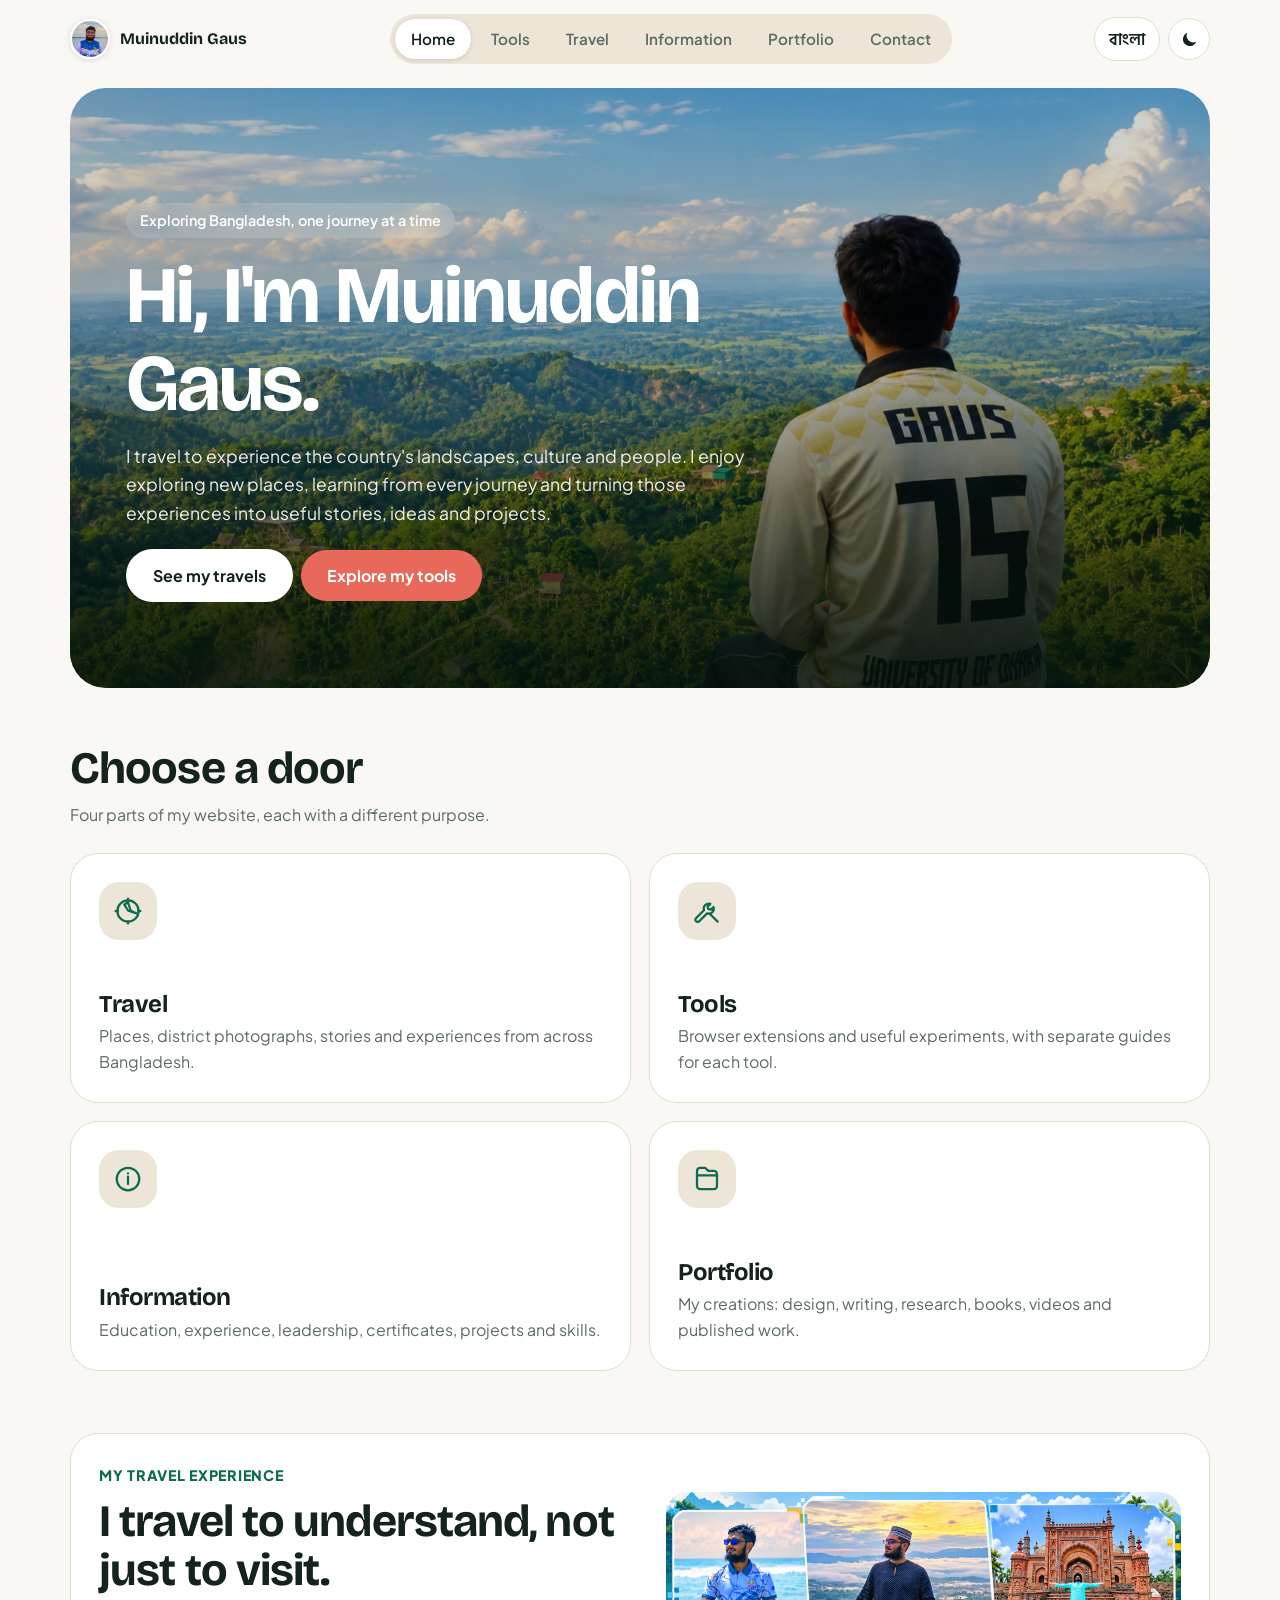
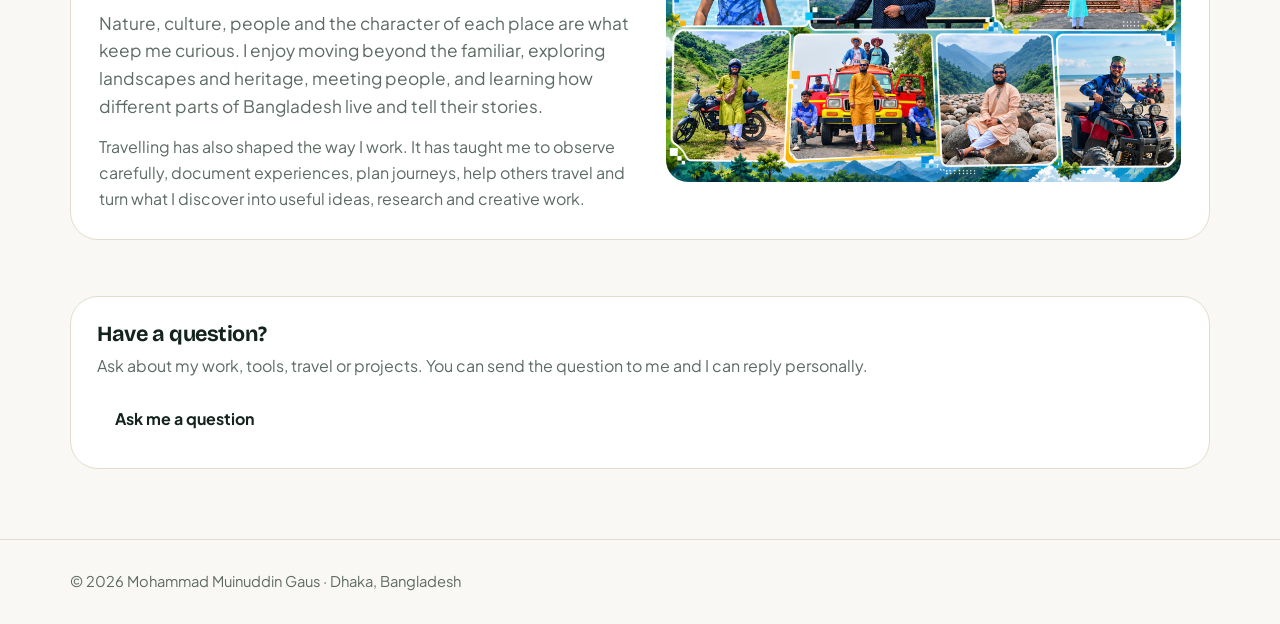
==== commit 5c6438ef: "Update index.html" ====
--- a/index.html
+++ b/index.html
@@ -1,5 +1,5 @@
 <!doctype html><html lang="en"><head><meta charset="utf-8"><meta name="viewport" content="width=device-width,initial-scale=1"><link rel="preconnect" href="https://fonts.googleapis.com"><link rel="preconnect" href="https://fonts.gstatic.com" crossorigin><link href="https://fonts.googleapis.com/css2?family=Bricolage+Grotesque:wght@600;800&family=Hind+Siliguri:wght@400;600&family=Plus+Jakarta+Sans:wght@400;600&display=swap" rel="stylesheet"><link rel="stylesheet" href="style.css"><title>Muinuddin Gaus | Travel, Tools & Creative Work</title><meta name="description" content="Travel, tools, information and portfolio of Muinuddin Gaus."></head><body><main class="wrap">
-<div class="hero"><img src="images/home-hero.jpg" alt="Muinuddin Gaus enjoying the landscape of Bangladesh"><div class="in"><span class="chip" data-en="Exploring Bangladesh, one journey at a time" data-bn="একটি একটি যাত্রায় বাংলাদেশকে আবিষ্কার করছি">Exploring Bangladesh, one journey at a time</span><h1 data-en="Hi, I'm MMG." data-bn="হাই, আমি মুহাম্মদ মুঈনুদ্দীন গাউছ।">Hi, I'm Muinuddin Gaus.</h1><p data-en="I travel to experience the country's landscapes, culture and people. I enjoy exploring new places, learning from every journey and turning those experiences into useful stories, ideas and projects." data-bn="আমি দেশের প্রকৃতি, সংস্কৃতি ও মানুষের জীবনকে কাছ থেকে অনুভব করতে ভ্রমণ করি। নতুন জায়গা আবিষ্কার করতে, প্রতিটি যাত্রা থেকে শিখতে এবং সেই অভিজ্ঞতাকে গল্প, ধারণা ও কাজে রূপ দিতে আমার ভালো লাগে।">I travel to experience the country's landscapes, culture and people. I enjoy exploring new places, learning from every journey and turning those experiences into useful stories, ideas and projects.</p><a class="btn" href="travel.html" data-en="See my travels" data-bn="আমার ভ্রমণ দেখুন">See my travels</a><a class="btn alt" href="tools.html" data-en="Explore my tools" data-bn="আমার টুলস দেখুন">Explore my tools</a></div></div>
+<div class="hero"><img src="images/home-hero.jpg" alt="Muinuddin Gaus enjoying the landscape of Bangladesh"><div class="in"><span class="chip" data-en="Exploring Bangladesh, one journey at a time" data-bn="একটি একটি যাত্রায় বাংলাদেশকে আবিষ্কার করছি">Exploring Bangladesh, one journey at a time</span><h1 data-en="Hi, I'm Muinuddin Gaus." data-bn="হাই, আমি মুহাম্মদ মুঈনুদ্দীন গাউছ।">Hi, I'm Muinuddin Gaus.</h1><p data-en="I travel to experience the country's landscapes, culture and people. I enjoy exploring new places, learning from every journey and turning those experiences into useful stories, ideas and projects." data-bn="আমি দেশের প্রকৃতি, সংস্কৃতি ও মানুষের জীবনকে কাছ থেকে অনুভব করতে ভ্রমণ করি। নতুন জায়গা আবিষ্কার করতে, প্রতিটি যাত্রা থেকে শিখতে এবং সেই অভিজ্ঞতাকে গল্প, ধারণা ও কাজে রূপ দিতে আমার ভালো লাগে।">I travel to experience the country's landscapes, culture and people. I enjoy exploring new places, learning from every journey and turning those experiences into useful stories, ideas and projects.</p><a class="btn" href="travel.html" data-en="See my travels" data-bn="আমার ভ্রমণ দেখুন">See my travels</a><a class="btn alt" href="tools.html" data-en="Explore my tools" data-bn="আমার টুলস দেখুন">Explore my tools</a></div></div>
 <section><h2 data-en="Choose a door" data-bn="একটি দিক বেছে নিন">Choose a door</h2><p class="sub" data-en="Four parts of my website, each with a different purpose." data-bn="আমার ওয়েবসাইটের চারটি অংশ, প্রতিটির উদ্দেশ্য আলাদা।">Four parts of my website, each with a different purpose.</p><div class="grid doors-grid"><a class="icon-card" href="travel.html"><span class="context-icon"><svg viewBox="0 0 24 24"><circle cx="12" cy="12" r="8.5"></circle><path d="m12 5 2.2 6.8L19 14l-6.8-2.2L9 7z"></path><path d="M12 2v2M12 20v2M2 12h2M20 12h2"></path></svg></span><div><h3 data-en="Travel" data-bn="ভ্রমণ">Travel</h3><p data-en="Places, district photographs, stories and experiences from across Bangladesh." data-bn="বাংলাদেশের বিভিন্ন জেলার ছবি, স্থান, গল্প ও ভ্রমণ অভিজ্ঞতা।">Places, district photographs, stories and experiences from across Bangladesh.</p></div></a><a class="icon-card" href="tools.html"><span class="context-icon"><svg viewBox="0 0 24 24"><path d="M14.7 6.3a4 4 0 0 0-5.1 5.1L3.5 17.5a1.8 1.8 0 1 0 2.5 2.5l6.1-6.1a4 4 0 0 0 5.1-5.1l-2.1 2.1-2.1-.5-.5-2.1 2.2-2z"></path><path d="m14 14 6.5 6.5"></path></svg></span><div><h3 data-en="Tools" data-bn="টুলস">Tools</h3><p data-en="Browser extensions and useful experiments, with separate guides for each tool." data-bn="ব্রাউজার এক্সটেনশন ও দরকারি পরীক্ষামূলক টুল, প্রতিটির জন্য আলাদা গাইডসহ।">Browser extensions and useful experiments, with separate guides for each tool.</p></div></a><a class="icon-card" href="information.html"><span class="context-icon"><svg viewBox="0 0 24 24"><circle cx="12" cy="12" r="9"></circle><path d="M12 10v6M12 7.5h.01"></path></svg></span><div><h3 data-en="Information" data-bn="তথ্য">Information</h3><p data-en="Education, experience, leadership, certificates, projects and skills." data-bn="শিক্ষা, অভিজ্ঞতা, নেতৃত্ব, সার্টিফিকেট, প্রকল্প ও দক্ষতা।">Education, experience, leadership, certificates, projects and skills.</p></div></a><a class="icon-card" href="portfolio.html"><span class="context-icon"><svg viewBox="0 0 24 24"><path d="M4 5.5A2.5 2.5 0 0 1 6.5 3h4L13 5.5h4.5A2.5 2.5 0 0 1 20 8v9.5a2.5 2.5 0 0 1-2.5 2.5h-11A2.5 2.5 0 0 1 4 17.5z"></path><path d="M4 9h16"></path></svg></span><div><h3 data-en="Portfolio" data-bn="পোর্টফোলিও">Portfolio</h3><p data-en="My creations: design, writing, research, books, videos and published work." data-bn="আমার সৃষ্টি: ডিজাইন, লেখা, গবেষণা, বই, ভিডিও ও প্রকাশিত কাজ।">My creations: design, writing, research, books, videos and published work.</p></div></a></div></section>
 <section class="travel-story"><div class="story-grid"><div><span class="eyebrow" data-en="My travel experience" data-bn="আমার ভ্রমণ অভিজ্ঞতা">My travel experience</span><h2 data-en="I travel to understand, not just to visit." data-bn="আমি শুধু ঘুরতে নয়, বুঝতে ভ্রমণ করি।">I travel to understand, not just to visit.</h2><p class="story-lead" data-en="Nature, culture, people and the character of each place are what keep me curious. I enjoy moving beyond the familiar, exploring landscapes and heritage, meeting people, and learning how different parts of Bangladesh live and tell their stories." data-bn="প্রকৃতি, সংস্কৃতি, মানুষ এবং প্রতিটি এলাকার নিজস্ব বৈশিষ্ট্যই আমাকে কৌতূহলী রাখে। পরিচিত গণ্ডির বাইরে যেতে, নতুন ভূদৃশ্য ও ঐতিহ্য আবিষ্কার করতে, মানুষের সঙ্গে কথা বলতে এবং বাংলাদেশের বিভিন্ন অঞ্চলের জীবন ও গল্প জানতে আমার ভালো লাগে।">Nature, culture, people and the character of each place are what keep me curious. I enjoy moving beyond the familiar, exploring landscapes and heritage, meeting people, and learning how different parts of Bangladesh live and tell their stories.</p><p data-en="Travelling has also shaped the way I work. It has taught me to observe carefully, document experiences, plan journeys, help others travel and turn what I discover into useful ideas, research and creative work." data-bn="ভ্রমণ আমার কাজের ধরনকেও গড়ে দিয়েছে। এটি আমাকে মনোযোগ দিয়ে পর্যবেক্ষণ করতে, অভিজ্ঞতা নথিবদ্ধ করতে, ভ্রমণ পরিকল্পনা করতে, অন্যদের ভ্রমণে সহায়তা করতে এবং নিজের আবিষ্কারকে গবেষণা, ধারণা ও সৃজনশীল কাজে রূপ দিতে শিখিয়েছে।">Travelling has also shaped the way I work. It has taught me to observe carefully, document experiences, plan journeys, help others travel and turn what I discover into useful ideas, research and creative work.</p></div><figure class="story-image"><img src="images/travel-collage.jpg" alt="Travel collage of Muinuddin Gaus across Bangladesh"></figure></div></section>
 <section><div class="card"><h3 data-en="Have a question?" data-bn="কোনো প্রশ্ন আছে?">Have a question?</h3><p data-en="Ask about my work, tools, travel or projects. You can send the question to me and I can reply personally." data-bn="আমার কাজ, টুলস, ভ্রমণ বা প্রকল্প নিয়ে প্রশ্ন করতে পারেন। প্রশ্নটি আমাকে পাঠালে আমি ব্যক্তিগতভাবে উত্তর দিতে পারি।">Ask about my work, tools, travel or projects. You can send the question to me and I can reply personally.</p><div class="tool-actions"><a class="btn small" href="contact.html#ask" data-en="Ask me a question" data-bn="আমাকে প্রশ্ন করুন ">Ask me a question</a></div></div></section>
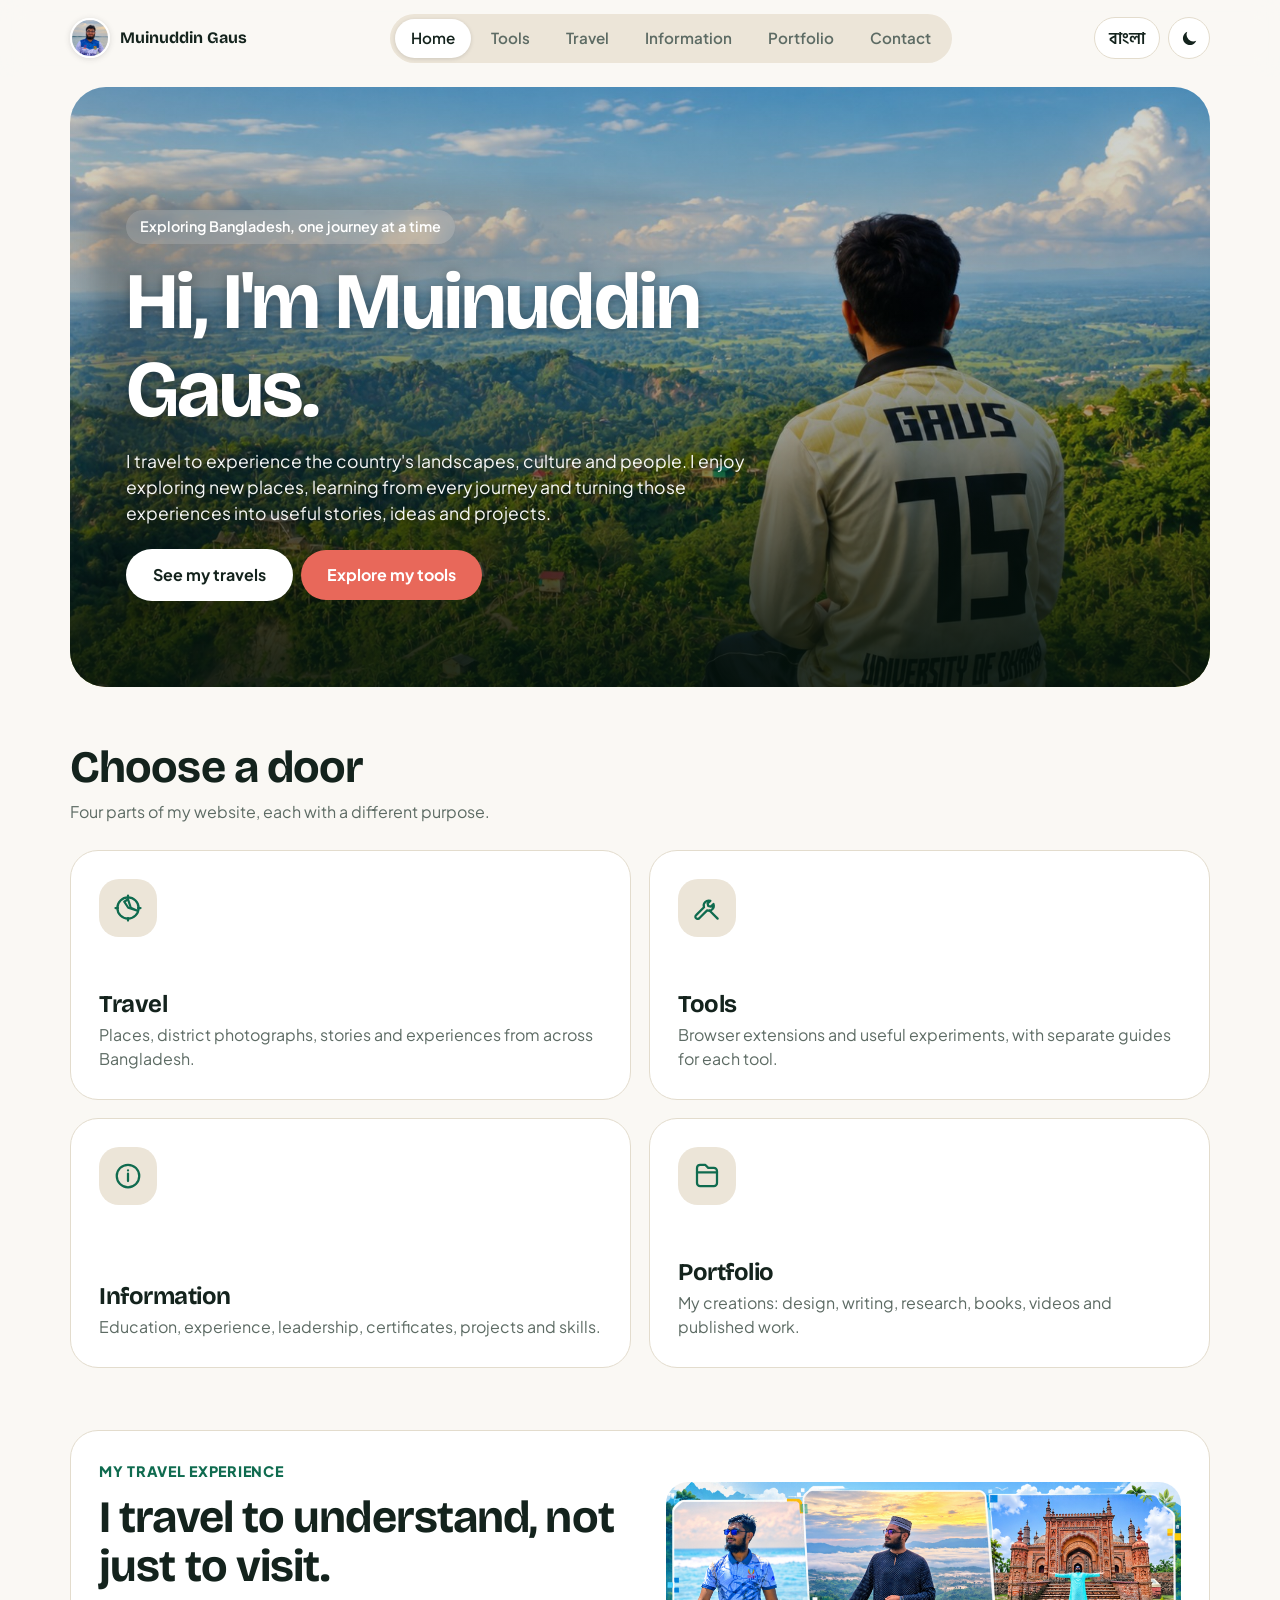
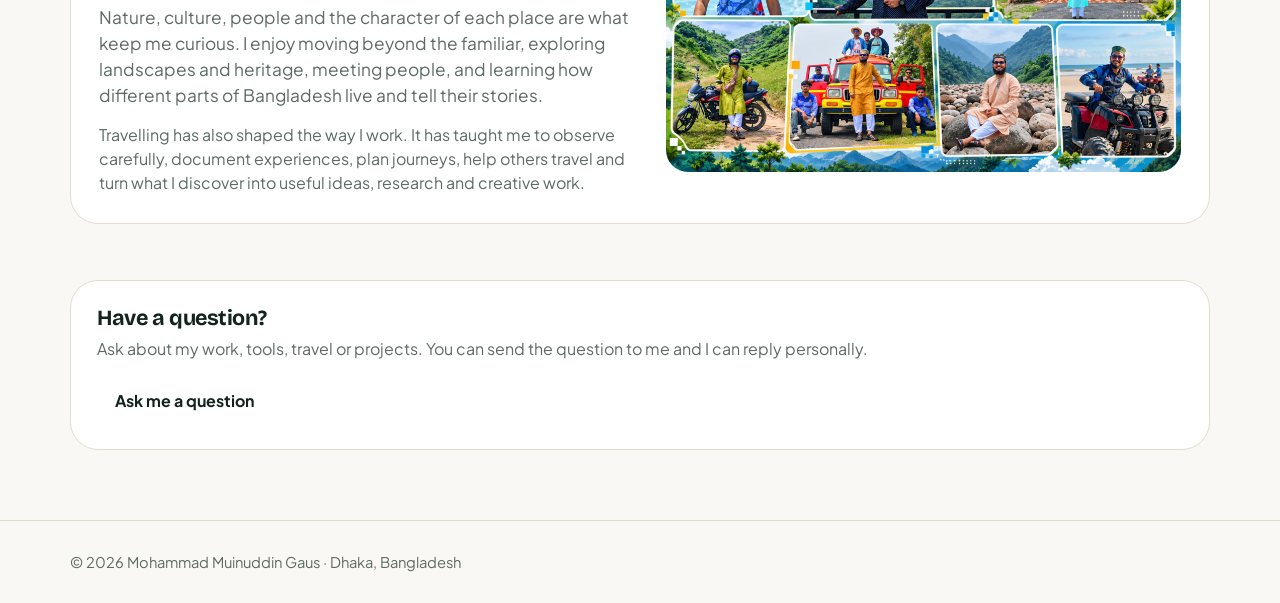
==== commit 98f032e6: "Add Vercel Analytics" ====
--- a/index.html
+++ b/index.html
@@ -3,4 +3,16 @@
 <section><h2 data-en="Choose a door" data-bn="একটি দিক বেছে নিন">Choose a door</h2><p class="sub" data-en="Four parts of my website, each with a different purpose." data-bn="আমার ওয়েবসাইটের চারটি অংশ, প্রতিটির উদ্দেশ্য আলাদা।">Four parts of my website, each with a different purpose.</p><div class="grid doors-grid"><a class="icon-card" href="travel.html"><span class="context-icon"><svg viewBox="0 0 24 24"><circle cx="12" cy="12" r="8.5"></circle><path d="m12 5 2.2 6.8L19 14l-6.8-2.2L9 7z"></path><path d="M12 2v2M12 20v2M2 12h2M20 12h2"></path></svg></span><div><h3 data-en="Travel" data-bn="ভ্রমণ">Travel</h3><p data-en="Places, district photographs, stories and experiences from across Bangladesh." data-bn="বাংলাদেশের বিভিন্ন জেলার ছবি, স্থান, গল্প ও ভ্রমণ অভিজ্ঞতা।">Places, district photographs, stories and experiences from across Bangladesh.</p></div></a><a class="icon-card" href="tools.html"><span class="context-icon"><svg viewBox="0 0 24 24"><path d="M14.7 6.3a4 4 0 0 0-5.1 5.1L3.5 17.5a1.8 1.8 0 1 0 2.5 2.5l6.1-6.1a4 4 0 0 0 5.1-5.1l-2.1 2.1-2.1-.5-.5-2.1 2.2-2z"></path><path d="m14 14 6.5 6.5"></path></svg></span><div><h3 data-en="Tools" data-bn="টুলস">Tools</h3><p data-en="Browser extensions and useful experiments, with separate guides for each tool." data-bn="ব্রাউজার এক্সটেনশন ও দরকারি পরীক্ষামূলক টুল, প্রতিটির জন্য আলাদা গাইডসহ।">Browser extensions and useful experiments, with separate guides for each tool.</p></div></a><a class="icon-card" href="information.html"><span class="context-icon"><svg viewBox="0 0 24 24"><circle cx="12" cy="12" r="9"></circle><path d="M12 10v6M12 7.5h.01"></path></svg></span><div><h3 data-en="Information" data-bn="তথ্য">Information</h3><p data-en="Education, experience, leadership, certificates, projects and skills." data-bn="শিক্ষা, অভিজ্ঞতা, নেতৃত্ব, সার্টিফিকেট, প্রকল্প ও দক্ষতা।">Education, experience, leadership, certificates, projects and skills.</p></div></a><a class="icon-card" href="portfolio.html"><span class="context-icon"><svg viewBox="0 0 24 24"><path d="M4 5.5A2.5 2.5 0 0 1 6.5 3h4L13 5.5h4.5A2.5 2.5 0 0 1 20 8v9.5a2.5 2.5 0 0 1-2.5 2.5h-11A2.5 2.5 0 0 1 4 17.5z"></path><path d="M4 9h16"></path></svg></span><div><h3 data-en="Portfolio" data-bn="পোর্টফোলিও">Portfolio</h3><p data-en="My creations: design, writing, research, books, videos and published work." data-bn="আমার সৃষ্টি: ডিজাইন, লেখা, গবেষণা, বই, ভিডিও ও প্রকাশিত কাজ।">My creations: design, writing, research, books, videos and published work.</p></div></a></div></section>
 <section class="travel-story"><div class="story-grid"><div><span class="eyebrow" data-en="My travel experience" data-bn="আমার ভ্রমণ অভিজ্ঞতা">My travel experience</span><h2 data-en="I travel to understand, not just to visit." data-bn="আমি শুধু ঘুরতে নয়, বুঝতে ভ্রমণ করি।">I travel to understand, not just to visit.</h2><p class="story-lead" data-en="Nature, culture, people and the character of each place are what keep me curious. I enjoy moving beyond the familiar, exploring landscapes and heritage, meeting people, and learning how different parts of Bangladesh live and tell their stories." data-bn="প্রকৃতি, সংস্কৃতি, মানুষ এবং প্রতিটি এলাকার নিজস্ব বৈশিষ্ট্যই আমাকে কৌতূহলী রাখে। পরিচিত গণ্ডির বাইরে যেতে, নতুন ভূদৃশ্য ও ঐতিহ্য আবিষ্কার করতে, মানুষের সঙ্গে কথা বলতে এবং বাংলাদেশের বিভিন্ন অঞ্চলের জীবন ও গল্প জানতে আমার ভালো লাগে।">Nature, culture, people and the character of each place are what keep me curious. I enjoy moving beyond the familiar, exploring landscapes and heritage, meeting people, and learning how different parts of Bangladesh live and tell their stories.</p><p data-en="Travelling has also shaped the way I work. It has taught me to observe carefully, document experiences, plan journeys, help others travel and turn what I discover into useful ideas, research and creative work." data-bn="ভ্রমণ আমার কাজের ধরনকেও গড়ে দিয়েছে। এটি আমাকে মনোযোগ দিয়ে পর্যবেক্ষণ করতে, অভিজ্ঞতা নথিবদ্ধ করতে, ভ্রমণ পরিকল্পনা করতে, অন্যদের ভ্রমণে সহায়তা করতে এবং নিজের আবিষ্কারকে গবেষণা, ধারণা ও সৃজনশীল কাজে রূপ দিতে শিখিয়েছে।">Travelling has also shaped the way I work. It has taught me to observe carefully, document experiences, plan journeys, help others travel and turn what I discover into useful ideas, research and creative work.</p></div><figure class="story-image"><img src="images/travel-collage.jpg" alt="Travel collage of Muinuddin Gaus across Bangladesh"></figure></div></section>
 <section><div class="card"><h3 data-en="Have a question?" data-bn="কোনো প্রশ্ন আছে?">Have a question?</h3><p data-en="Ask about my work, tools, travel or projects. You can send the question to me and I can reply personally." data-bn="আমার কাজ, টুলস, ভ্রমণ বা প্রকল্প নিয়ে প্রশ্ন করতে পারেন। প্রশ্নটি আমাকে পাঠালে আমি ব্যক্তিগতভাবে উত্তর দিতে পারি।">Ask about my work, tools, travel or projects. You can send the question to me and I can reply personally.</p><div class="tool-actions"><a class="btn small" href="contact.html#ask" data-en="Ask me a question" data-bn="আমাকে প্রশ্ন করুন ">Ask me a question</a></div></div></section>
-</main><script src="app.js"></script></body></html>
+</main>
+
+<script src="app.js"></script>
+
+<script>
+  window.va = window.va || function () {
+    (window.vaq = window.vaq || []).push(arguments);
+  };
+</script>
+<script defer src="/_vercel/insights/script.js"></script>
+
+</body>
+</html>
--- a/style.css
+++ b/style.css
@@ -1,12 +1,12 @@
 :root{--bg:#faf8f4;--card:#fff;--sand:#ece5d8;--ink:#14231d;--mute:#5d6b64;--g:#0f6b4f;--g2:#1f9d74;--c:#e8685a;--line:#e3dccd;--r:28px}
 [data-theme=dark]{--bg:#0d1612;--card:#15231d;--sand:#1c2d26;--ink:#eef3ef;--mute:#9db0a6;--g:#2fc293;--g2:#5ddcb2;--c:#ff8b7c;--line:#243a31}
 *{box-sizing:border-box;margin:0}html{scroll-behavior:smooth}
-body{font-family:"Plus Jakarta Sans","Hind Siliguri",system-ui,sans-serif;background:var(--bg);color:var(--ink);line-height:1.6;transition:background .3s,color .3s}h1,h2,h3{font-family:"Bricolage Grotesque","Plus Jakarta Sans","Hind Siliguri",system-ui,sans-serif;line-height:1.1;letter-spacing:-.02em}a{color:inherit}img{display:block;max-width:100%}:focus-visible{outline:3px solid var(--c);outline-offset:3px}.wrap{max-width:1180px;margin:0 auto;padding:0 20px}
+body{font-family:"Plus Jakarta Sans","Hind Siliguri",system-ui,sans-serif;background:var(--bg);color:var(--ink);line-height:1.5;transition:background .3s,color .3s}h1,h2,h3{font-family:"Bricolage Grotesque","Plus Jakarta Sans","Hind Siliguri",system-ui,sans-serif;line-height:1.1;letter-spacing:-.02em}a{color:inherit}img{display:block;max-width:100%}:focus-visible{outline:3px solid var(--c);outline-offset:3px}.wrap{max-width:1180px;margin:0 auto;padding:0 20px}
 header{position:sticky;top:0;z-index:20;padding:14px 0;background:color-mix(in srgb,var(--bg) 85%,transparent);backdrop-filter:blur(12px)}.bar{display:flex;align-items:center;justify-content:space-between;gap:12px}.brand{display:flex;align-items:center;gap:10px;font-weight:700;text-decoration:none;font-family:"Bricolage Grotesque","Plus Jakarta Sans","Hind Siliguri",system-ui,sans-serif}.brand-photo{width:40px;height:40px;border-radius:50%;object-fit:cover;object-position:center 35%;border:2px solid var(--card);box-shadow:0 1px 6px #0002}.brand span{white-space:nowrap}
 nav{display:flex;gap:4px;background:var(--sand);padding:5px;border-radius:99px}nav a{padding:8px 16px;border-radius:99px;text-decoration:none;font-weight:600;font-size:.95rem;color:var(--mute)}nav a.on{background:var(--card);color:var(--ink);box-shadow:0 1px 4px #0002}nav a:hover,nav a:focus-visible{color:var(--g);box-shadow:inset 0 0 0 1px var(--g)}nav a.on:hover,nav a.on:focus-visible{color:var(--ink);box-shadow:0 1px 4px #0002}.nav-more{display:none;position:relative}.nav-more-btn{border:0;background:transparent;color:var(--mute);font:inherit;font-weight:600;font-size:.95rem;padding:8px 14px;border-radius:99px;cursor:pointer}.nav-more-btn:hover,.nav-more-btn:focus-visible{background:var(--card);color:var(--ink)}.nav-more-menu{display:none;position:absolute;right:0;top:calc(100% + 8px);min-width:170px;padding:6px;background:var(--card);border:1px solid var(--line);border-radius:18px;box-shadow:0 12px 30px #0003;z-index:30}.nav-more-menu.open{display:grid;gap:2px}.nav-more-menu a{display:block;padding:10px 12px;border-radius:12px;color:var(--ink);white-space:nowrap}.nav-more-menu a:hover,.nav-more-menu a:focus-visible{background:var(--sand)}.nav-more-menu a.on{background:var(--sand);color:var(--ink)}.tools{display:flex;gap:8px;align-items:center}.pill{border:1px solid var(--line);background:var(--card);color:var(--ink);border-radius:99px;padding:8px 14px;font:inherit;font-weight:600;cursor:pointer}.pill.on{background:var(--g);color:#fff;border-color:var(--g)}.icon-btn{width:42px;height:42px;border:1px solid var(--line);background:var(--card);color:var(--ink);border-radius:50%;display:grid;place-items:center;cursor:pointer}.icon-btn svg{width:19px;height:19px;fill:none;stroke:currentColor;stroke-width:1.8;stroke-linecap:round;stroke-linejoin:round}.icon-btn svg path{fill:none;stroke:currentColor}.icon-btn svg circle{fill:currentColor;stroke:currentColor}
 @media(max-width:820px){.bar{flex-wrap:wrap}nav{order:3;width:100%;overflow:visible;display:grid;grid-template-columns:repeat(4,minmax(0,1fr)) minmax(50px,auto);column-gap:3px;row-gap:2px;align-items:center;padding:4px}nav>a:nth-of-type(n+5){display:none}nav>a{min-width:0;padding:8px 2px;text-align:center;font-size:.78rem;white-space:nowrap}nav>a:hover,nav>a:focus-visible{box-shadow:none;background:var(--card);color:var(--g)}nav>a.on:hover,nav>a.on:focus-visible{background:var(--card);color:var(--ink)}.nav-more{display:block;min-width:50px;margin-left:0}.nav-more-btn{width:100%;padding:8px 4px;font-size:.78rem;white-space:nowrap}.nav-more-btn::before,.nav-more-btn::after{content:none!important;display:none!important}.brand span{font-size:.95rem}.nav-more-menu{right:0}.nav-more-menu .more-info{display:none}}
 @media(max-width:360px){nav{grid-template-columns:repeat(4,minmax(0,1fr)) 48px;column-gap:1px}nav>a{font-size:.7rem;padding-left:1px;padding-right:1px}.nav-more{min-width:48px}.nav-more-btn{font-size:.7rem;padding-left:2px;padding-right:2px}}
-.hero{position:relative;border-radius:36px;overflow:hidden;min-height:560px;color:#fff;display:flex;align-items:flex-end;margin-top:10px}.hero>img{position:absolute;inset:0;width:100%;height:100%;object-fit:cover;object-position:center 30%}.hero:after{content:"";position:absolute;inset:0;background:linear-gradient(to top,#04120cdd 5%,#04120c30 60%)}.hero .in{position:relative;z-index:1;padding:clamp(24px,5vw,56px);padding-bottom:clamp(58px,7vw,86px);max-width:760px}.hero h1{font-size:clamp(2.4rem,7vw,5rem)}.hero p{margin:14px 0 22px;font-size:1.1rem;opacity:.92}.chip{display:inline-block;background:#ffffff26;backdrop-filter:blur(8px);border-radius:99px;padding:6px 14px;font-size:.9rem;font-weight:600;margin-bottom:14px}.btn{display:inline-block;background:var(--card);color:var(--ink);border-radius:99px;padding:13px 26px;font-weight:700;text-decoration:none;margin-right:8px}.btn.alt{background:var(--c);color:#fff}
+.hero{position:relative;border-radius:36px;overflow:hidden;min-height:560px;color:#fff;display:flex;align-items:flex-end;margin-top:10px}.hero>img{position:absolute;inset:0;width:100%;height:100%;object-fit:cover;object-position:center 30%}.hero:after{content:"";position:absolute;inset:0;background:linear-gradient(to top,#04120cdd 5%,#04120c30 60%)}.hero .in{position:relative;z-index:1;padding:clamp(24px,5vw,56px);padding-bottom:clamp(58px,7vw,86px);max-width:760px;isolation:isolate}.hero .in:before{content:"";position:absolute;z-index:-1;left:clamp(14px,2vw,28px);right:clamp(14px,8vw,110px);top:clamp(18px,3vw,34px);bottom:clamp(44px,5vw,68px);border-radius:30px;background:linear-gradient(90deg,rgba(0,0,0,.24),rgba(0,0,0,.10),rgba(0,0,0,0));filter:blur(12px);opacity:.9;pointer-events:none}.hero h1{font-size:clamp(2.4rem,7vw,5rem);text-shadow:0 2px 12px rgba(0,0,0,.34)}.hero p{margin:14px 0 22px;font-size:1.1rem;opacity:.96;text-shadow:0 2px 9px rgba(0,0,0,.48)}.chip{display:inline-block;background:#ffffff26;backdrop-filter:blur(8px);border-radius:99px;padding:6px 14px;font-size:.9rem;font-weight:600;margin-bottom:14px}.btn{display:inline-block;background:var(--card);color:var(--ink);border-radius:99px;padding:13px 26px;font-weight:700;text-decoration:none;margin-right:8px}.btn.alt{background:var(--c);color:#fff}
 section{padding:56px 0 0}h2{font-size:clamp(1.8rem,4vw,2.8rem);margin-bottom:8px}.sub{color:var(--mute);max-width:680px;margin-bottom:26px}.grid{display:grid;gap:18px;grid-template-columns:repeat(auto-fill,minmax(250px,1fr))}.pcard{position:relative;border-radius:var(--r);overflow:hidden;aspect-ratio:4/5;color:#fff;text-decoration:none;display:flex;align-items:flex-end}.pcard img{position:absolute;inset:0;width:100%;height:100%;object-fit:cover;transition:transform .5s}.pcard:hover img{transform:scale(1.05)}.pcard:after{content:"";position:absolute;inset:0;background:linear-gradient(to top,#04120cd0,transparent 60%)}.pcard div{position:relative;z-index:1;padding:20px}.pcard h3{font-size:1.5rem}.pcard span{font-size:.92rem;opacity:.9}.icon-card{position:relative;border-radius:var(--r);overflow:hidden;min-height:300px;background:var(--card);border:1px solid var(--line);padding:28px;display:flex;flex-direction:column;justify-content:space-between;text-decoration:none;transition:transform .2s,border-color .2s}.icon-card:hover{transform:translateY(-4px);border-color:var(--g)}.context-icon{width:64px;height:64px;border-radius:20px;background:var(--sand);color:var(--g);display:grid;place-items:center}.context-icon svg{width:32px;height:32px;fill:none;stroke:currentColor;stroke-width:1.8;stroke-linecap:round;stroke-linejoin:round}.context-icon svg.fill{fill:currentColor;stroke:none}.icon-card h3{font-size:1.5rem;margin:28px 0 6px}.icon-card p{color:var(--mute)}
 .card{background:var(--card);border:1px solid var(--line);border-radius:var(--r);padding:26px}.card h3{font-size:1.35rem;margin-bottom:6px}.card p{color:var(--mute)}.stats{display:flex;flex-wrap:wrap;gap:12px}.stat{background:var(--sand);border-radius:22px;padding:18px 22px;flex:1;min-width:150px}.stat b{font:800 2rem "Bricolage Grotesque",sans-serif;color:var(--g)}.stat small{display:block;color:var(--mute)}.mason{columns:3 260px;gap:16px}.mason figure{break-inside:avoid;margin-bottom:16px;border-radius:24px;overflow:hidden;background:var(--sand)}.mason figure img{width:100%;height:auto}.mason figcaption{padding:10px 16px;color:var(--mute);font-size:.9rem}.page-h{padding:44px 0 0}.page-h h1{font-size:clamp(2.2rem,6vw,4rem)}.tool{display:grid;gap:18px;grid-template-columns:1fr 1fr;scroll-margin-top:90px}@media(max-width:760px){.tool{grid-template-columns:1fr}}.tag{display:inline-block;border-radius:99px;background:var(--sand);padding:4px 12px;font-size:.82rem;font-weight:600;margin:0 6px 6px 0}ul.clean{padding-left:20px;color:var(--mute)}ul.clean li{margin:4px 0}.links{display:grid;gap:12px;grid-template-columns:repeat(auto-fill,minmax(250px,1fr))}.link{display:flex;align-items:center;gap:14px;background:var(--card);border:1px solid var(--line);border-radius:22px;padding:16px 20px;text-decoration:none;font-weight:600}.link i{width:42px;height:42px;border-radius:14px;background:var(--g);color:#fff;display:grid;place-items:center;font-style:normal;font-weight:800}.link small{display:block;color:var(--mute);font-weight:400}.faq{display:grid;gap:12px}.faq details{background:var(--card);border:1px solid var(--line);border-radius:18px;padding:16px 20px}.faq summary{cursor:pointer;font-weight:700}.faq p{margin-top:10px;color:var(--mute)}.question{display:grid;gap:12px;max-width:760px}.field{display:grid;gap:6px}.field label{font-weight:700}.field input,.field textarea{width:100%;border:1px solid var(--line);background:var(--card);color:var(--ink);border-radius:14px;padding:12px 14px;font:inherit}.field textarea{min-height:150px;resize:vertical}.note{font-size:.9rem;color:var(--mute)}.tool-hero{display:grid;grid-template-columns:1.3fr .7fr;gap:18px;align-items:stretch}.tool-actions{display:flex;flex-wrap:wrap;gap:10px;margin-top:18px}.btn.small{padding:10px 18px}.video-box{min-height:220px;border:1px dashed var(--line);border-radius:20px;display:grid;place-items:center;text-align:center;padding:24px;background:var(--sand);color:var(--mute)}
 footer{margin-top:70px;padding:30px 0;border-top:1px solid var(--line);color:var(--mute);font-size:.92rem}.lang-en,.lang-bn{display:inline}@media(prefers-reduced-motion:reduce){*{transition:none!important;scroll-behavior:auto!important}}
